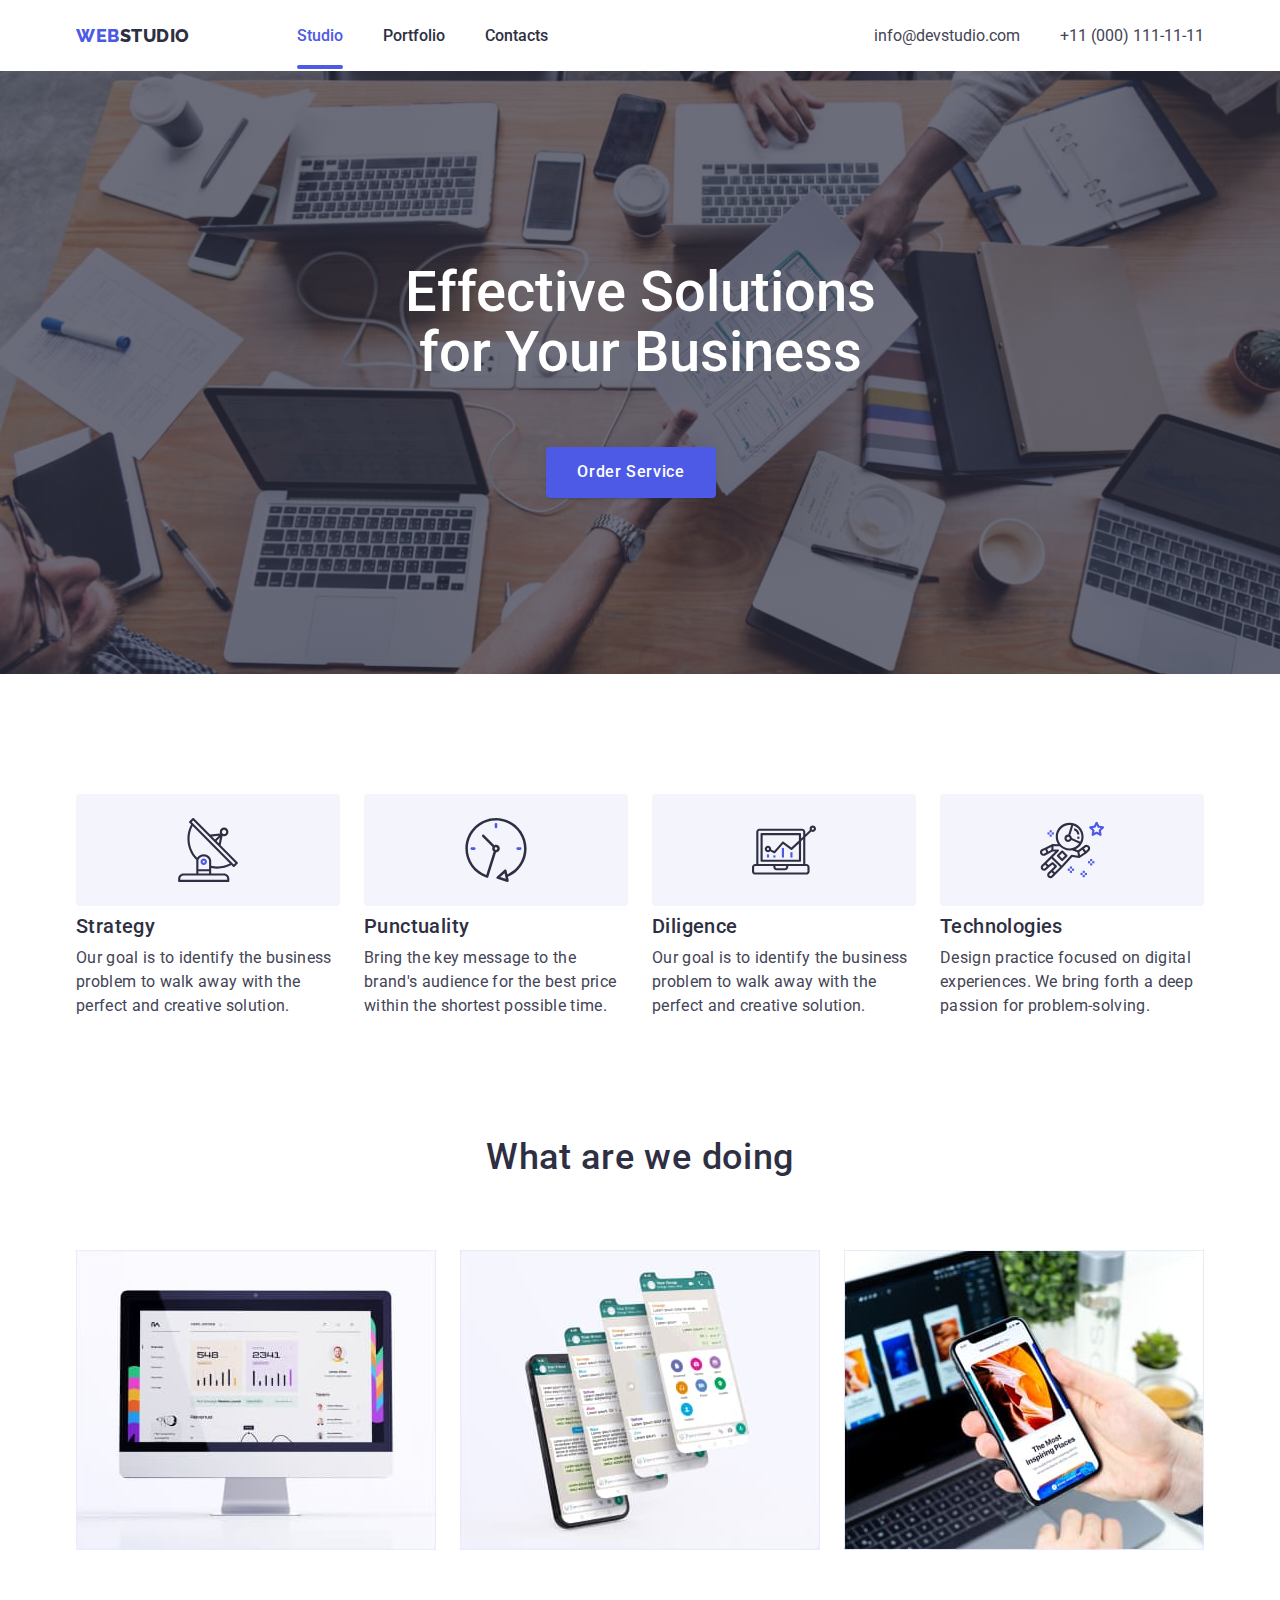
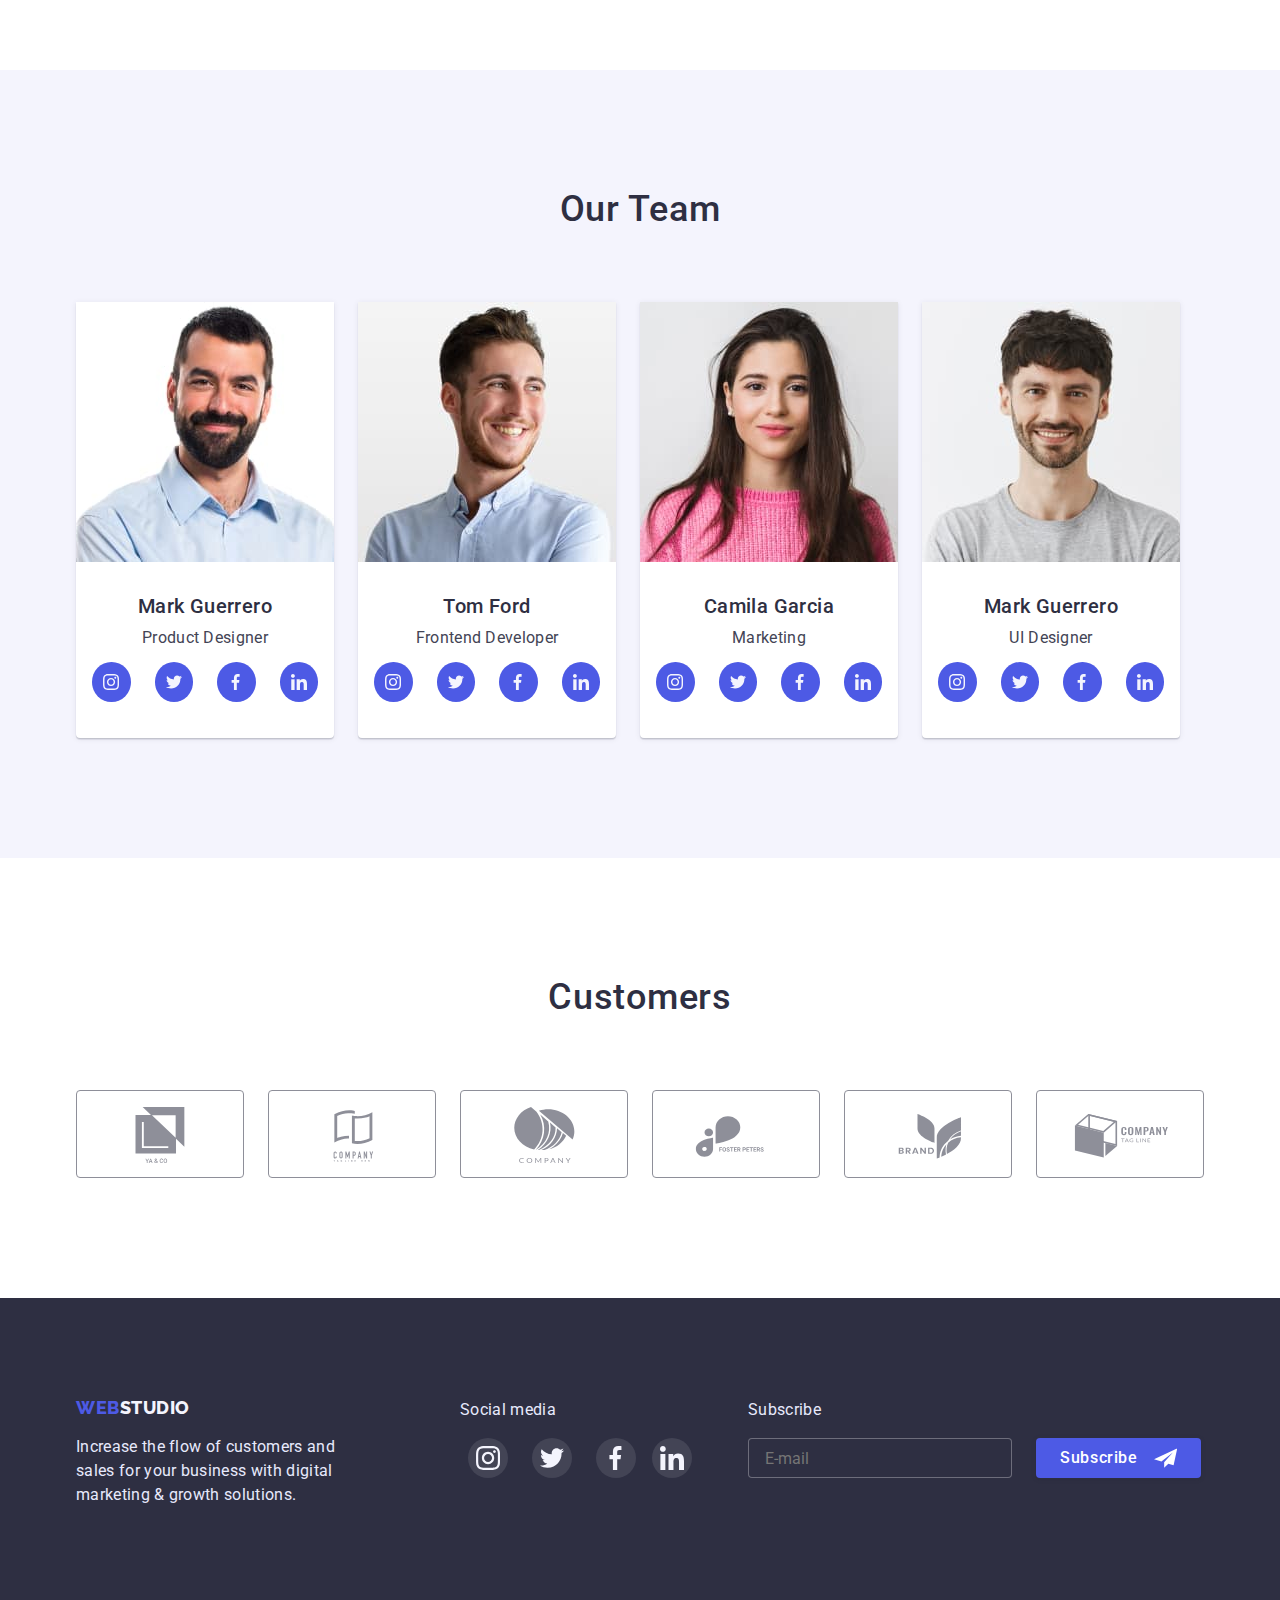
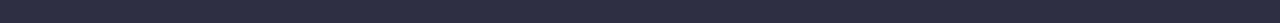
==== index.html @ d278ecd7 "added hw6" ====
<!DOCTYPE html>
<html lang="en">
<head>
    <meta charset="UTF-8">
    <meta http-equiv="X-UA-Compatible" content="IE=edge">
    <meta name="viewport" content="width=device-width, initial-scale=1.0">
    <title>WEBSTUDIO</title>
    <link rel="preconnect" href="https://fonts.googleapis.com">
    <link rel="preconnect" href="https://fonts.googleapis.com"><link rel="preconnect" href="https://fonts.gstatic.com" crossorigin><link href="https://fonts.googleapis.com/css2?family=Raleway:wght@800&family=Roboto:wght@400;500;700&display=swap" rel="stylesheet">
<link rel="stylesheet" href="https://cdnjs.cloudflare.com/ajax/libs/modern-normalize/1.1.0/modern-normalize.min.css">
    <link rel="stylesheet" href="./css/styles.css">
</head>
<body>
    <header class="shadow">
        <div class="container head">
            <nav class="head">
            <a href="" class="navigation-link "><span class="accent">WEB</span>STUDIO</a>
            <ul class="mail">
                <li class="nlink"><a href="./index.html" class="navigation current navcurrent">Studio</a></li>
                <li class="nlink"> <a href="./portfolio.html" class="navigation">Portfolio</a></li>
                <li class="nlink"><a href="" class="navigation">Contacts</a></li>
            </ul>
        </nav>
        <ul class="mail" >
           <li class="linkm"><a href="mailto:info@devstudio.com" class="mail-link">info@devstudio.com</a></li>
           <li class="linkm"><a href="tel:+11(000)111-11-11" class="mail-link">+11 (000) 111-11-11</a></li> 
        </ul>
    </div>
        
    </header>
    <main>
         <section class="primary"><div class="container  ">
            <h1 class="primary-tittle">Effective Solutions for Your Business</h1>
            <button type="button" data-modal-open class="primary-btn">Order Service</button>
        </div></section>
       <section class="ability">
        <div class="container ">
        <h2 hidden>Quality</h2>
       <ul class="abilities">
        <li  class="ability-item">
           <div class="icon-ability"> <svg class="icon">
                <use  href="./images/symbol-defs.svg#icon-antenna" >
                </use>
            </svg></div>
            <h3 class="abilities thumb ">Strategy</h3>
            <p class="abilities paragraph">Our goal is to identify the business
                problem to walk away with the perfect and creative solution. </p>
        </li>
       
            <li  class="ability-item"> <div class="icon-ability">
                <svg class="icon" >
                    <use href="./images/symbol-defs.svg#icon-clock" >
                    </use>
                </svg></div>
                <h3 class="abilities thumb">Punctuality</h3>
                <p class="abilities paragraph">Bring the key message to the brand's audience for the best price within the shortest possible time. </p>
            </li>
            <li  class="ability-item"><div class="icon-ability">
                <svg class="icon">
                    <use href="./images/symbol-defs.svg#icon-diagram" >
                    </use>
                </svg></div>
                <h3 class="abilities thumb">Diligence</h3>
                <p class="abilities paragraph">Our goal is to identify the business
                    problem to walk away with the perfect and creative solution. </p>
            </li>
            <li  class="ability-item"><div class="icon-ability">
                <svg class="icon">
                    <use href="./images/symbol-defs.svg#icon-astronaut" >
                    </use>
                </svg></div>
                <h3 class="abilities thumb">Technologies</h3>
                <p class="abilities paragraph">Design practice focused on digital experiences. We bring forth a deep passion for problem-solving. </p>
            </li>
           </ul>
        </div>
        </section>
    <section class="doing  section"><div class="container"> 
        <h2 class="tittle">What are we doing</h2>
        <ul class=" list">
            <li class=" item"> <img src="./images/img.jpg" alt="computer"  width="360" height="300" > </li>
            <li class="item"> <img src="./images/img1.jpg" alt="phone"    width="360" height="300" > </li>
            <li class=" item"> <img src="./images/img2.jpg" alt="devices"  width="360" height="300" > </li>
        </ul>
    </div></section>
    <section class="our-team section"> <div class="container ">
        <h2 class="tittle">Our Team </h2>
      <ul class="container-team" >
        <div class="team"><li ><img class="dispimg" src="./images/img3.jpg"  alt="Photo by Mark Guerrero" width="264" height="260">
            <div class="text-set" ><h3 class="list-tittle">Mark Guerrero</h3> <p class="list-text">Product Designer</p> <ul class="apps">
                <li class="icon-item"> <a href="" class="icon-team"><svg class="apps-item"><use href="./images/symbol-defs.svg#icon-insta"></use></svg></a></li>
                <li class="icon-item"> <a href="" class="icon-team"><svg class="apps-item"><use href="./images/symbol-defs.svg#icon-twitter"></use></svg></a></li>
                <li class="icon-item"> <a href="" class="icon-team"><svg class="apps-item"><use href="./images/symbol-defs.svg#icon-Vector"></use></svg></a></li>
                <li class="icon-item"> <a href="" class="icon-team"><svg class="apps-item"><use href="./images/symbol-defs.svg#icon-facebook"></use></svg></a></li>
            
            
            </ul></div> 
            </li></div>
            <div class="team"> <li><img class="dispimg" src="./images/img4.jpg" alt="Photo by Tom Ford" width="264" height="260"> 
                <div class="text-set"><h3 class="list-tittle">Tom Ford</h3> <p class="list-text">Frontend Developer</p>           <ul class="apps">
                    <li class="icon-item" > <a href="" class="icon-team"><svg class="apps-item"><use href="./images/symbol-defs.svg#icon-insta"></use></svg></a></li>
                    <li class="icon-item"> <a href="" class="icon-team"><svg class="apps-item"><use href="./images/symbol-defs.svg#icon-twitter"></use></svg></a></li>
                    <li class="icon-item"> <a href="" class="icon-team"><svg class="apps-item"><use href="./images/symbol-defs.svg#icon-Vector"></use></svg></a></li>
                    <li class="icon-item"> <a href="" class="icon-team"><svg class="apps-item"><use href="./images/symbol-defs.svg#icon-facebook"></use></svg></a></li>
                
                
                </ul></div>
      
            </li></div>
            <div class="team"><li><img class="dispimg" src="./images/img5.jpg" alt="Photo by Camila Garcia" width="264" height="260">
                <div class="text-set"><h3 class="list-tittle">Camila Garcia</h3> <p class="list-text">Marketing</p> <ul class="apps">
                    <li class="icon-item"> <a href="" class="icon-team"><svg class="apps-item"><use href="./images/symbol-defs.svg#icon-insta"></use></svg></a></li>
                    <li class="icon-item"> <a href="" class="icon-team"><svg class="apps-item"><use href="./images/symbol-defs.svg#icon-twitter"></use></svg></a></li>
                    <li class="icon-item"> <a href="" class="icon-team"><svg class="apps-item"><use href="./images/symbol-defs.svg#icon-Vector"></use></svg></a></li>
                    <li class="icon-item"> <a href="" class="icon-team"><svg class="apps-item"><use href="./images/symbol-defs.svg#icon-facebook"></use></svg></a></li>
                
                
                </ul></div> 
                </li></div>
           <div class="team"> <li><img class="dispimg" src="./images/img6.jpg" alt="Photo by Mark Guerrero" width="264" height="260">
            <div class="text-set"><h3 class="list-tittle">Mark Guerrero</h3> <p class="list-text">UI Designer</p>  <ul class="apps">
                <li class="icon-item"> <a href="" class="icon-team"><svg class="apps-item"><use href="./images/symbol-defs.svg#icon-insta"></use></svg></a></li>
                <li class="icon-item"> <a href="" class="icon-team"><svg class="apps-item"><use href="./images/symbol-defs.svg#icon-twitter"></use></svg></a></li>
                <li class="icon-item"> <a href="" class="icon-team"><svg class="apps-item"><use href="./images/symbol-defs.svg#icon-Vector"></use></svg></a></li>
                <li class="icon-item"> <a href="" class="icon-team"><svg class="apps-item"><use href="./images/symbol-defs.svg#icon-facebook"></use></svg></a></li>
            
            
            </ul></div> 
           </li></div>
        </ul>
    </div>  </section>
    <section class="section">
        <div class="customers container">
            <h2 class="tittle">Customers</h2>
            <ul class="customers-set">
                <li class="customers-icon">
                   <div class="customers-item"><a href="" class="customers-link"><svg class="customers-brand"><use href="./images/symbol-defs.svg#icon-group"></use></svg></a> </div>
                </li>
                <li class="customers-icon">
                    <a href="" class="customers-link"><svg class="customers-brand"><use href="./images/symbol-defs.svg#icon-logo"></use></svg></a>
                </li>
                <li class="customers-icon">
                    <a href="" class="customers-link"><svg class="customers-brand"><use href="./images/symbol-defs.svg#icon-group-1"></use></svg></a>
                </li>
                <l class="customers-icon" class="customers-bran">
                    <a href="" class="customers-link"><svg class="customers-brand"><use href="./images/symbol-defs.svg#icon-logo-1"></use></svg></a>
                </l>
                <li class="customers-icon">
                    <a href="" class="customers-link"><svg class="customers-brand"><use href="./images/symbol-defs.svg#icon-logo-2"></use></svg></a>
                </li>
                <li class="customers-icon">
                <a href="" class="customers-link"><svg class="customers-brand"><use href="./images/symbol-defs.svg#icon-logo-3"></use></svg></a>
                </li>
            </ul>
        </div>
    </section>
    </main>
    <footer class="end" >
        <div class="container "><div class="fotter-boxes"><div class="box1"><a href="" class="logo"><span class="accent-footer">WEB</span>STUDIO</a>
            <p class="text">Increase the flow of customers and sales for your business with digital marketing & growth solutions.</p></div>
        <div class="media"><p class="text">Social media</p>
        <ul class="media-set">
            <li></li>><a href="" class="icon-media"><svg class="apps-media"><use href="./images/symbol-defs.svg#icon-insta"></use></svg></a></li>
                    <li></li>><a href=""  class="icon-media"><svg class="apps-media"><use href="./images/symbol-defs.svg#icon-twitter"></use></svg></a></li>
                    <li></li>><a href="" class="icon-media"><svg class="apps-media"><use href="./images/symbol-defs.svg#icon-Vector"></use></svg></a></li>
                    <li ></li><a href="" class="icon-media"><svg class="apps-media"><use href="./images/symbol-defs.svg#icon-facebook"></use></svg></a></li>
                
        </ul>
        </div>
        <div class="subscribe-form">
            <p class="text">Subscribe</p>
        <form class="form-footer">        
            <input class="form-email" type="email" name="user-email" placeholder="E-mail">
           <button type="submit" class="subscribe-btn">Subscribe
            <svg class="subscribe-icon"><use href="./images/symbol-defs.svg#icon-subscribe"></use></svg>
           </button>
        </form>
    </div>
    </div>
        </div>
        
    </footer>
    <!-- MODAL -->
    <div class="backdrop is-hidden" data-modal>
        <div class="modal">
            <button type="button" class="modal-btn" data-modal-close><svg class="modal-icon" width="8" height="8"><use href="./images/symbol-defs.svg#icon-vector"></use></svg></button>
            <form class="modal-form">
                <p class="modal-text">Leave your contacts and we will call you back</p>
                <div class="modal-group" role="group">
                    <label class="form-field">
                        <span class="modal-thumb">Name</span>
                        <input class="form-input" type="text" name="user-name" placeholder=" ">
                        <svg class="icon-form" width="18" height="24"><use href="./images/sprite.svg#icon-person"></use></svg>
                    </label>
                    <label class="form-field">
                    <span class="modal-thumb">Phone</span>
                    <input class="form-input" type="tel" name="user-phone" placeholder=" ">
                    <svg class="icon-form" width="18" height="24"><use href="./images/sprite.svg#icon-phone"></use></svg>
                </label>
                    <label class="form-field">
                        <span class="modal-thumb">Email</span>
                        <input class="form-input" type="email" name="user-email" placeholder=" ">
                        <svg class="icon-form" width="18" height="24"><use href="./images/sprite.svg#icon-email"></use></svg>
                    </label>
                    <label class="form-field" >
                        <span class="modal-thumb">Comment</span>
                    <textarea class="form-text" name="comment" cols="30" rows="10" placeholder="Text input"></textarea>
                </label>
                <label class="check-position">
                <input class="form-checkbox" type="checkbox" name="" >
                <svg class="icon-check" width="16" height="16"><use href="./images/sprite.svg#icon-check"></use></svg>
                <span class="form-accept">I accept the terms and conditions of the <a href="" class="policy-link">Privacy Policy </a></span>
            </label>
                <button type="submit" class="modal-form-btn primary-btn">Send</button>
                </div>
            </form>
        </div>
    </div>
    <script src="./js/modal.js"></script>
</body>
</html>
---- css/styles.css ----
:root{
    --background-color:#FFFFFF;
    --primary-color: #2E2F42;
    --secondary-color:#434455;
    --brand-color:#4D5AE5;
    --subtle-text:#8e8f99;
    --accent-color:#E7E9FC;
    --light-color:#F4F4FD;
    --main-margin:24px;
    --animation-cubic:cubic-bezier(0.4, 0, 0.2, 1);
}



body{
    font-family: 'Roboto', sans-serif;
background-color: var(--background-color);
color: var(--primary-color);

}
.container{
    width: 1158px;
    padding-left: 15px;
    padding-right: 15px;
    margin: 0 auto;
    box-sizing: border-box;
    align-items: center;
     /* outline: solid tomato;    */
}
.section{
    padding-top: 120px;
    padding-bottom: 120px;
    text-align: center;
}
li{
    list-style: none;
}
ul,h1,h2,p,h3{
    margin: 0;
    padding: 0;
}
img{
    display: block;
}
/* HEADER */
.container.head{
   
    display: flex;
  border-bottom: var(--primary-color);
}
.shadow{
    box-shadow: 0px 1px 1px rgba(46, 47, 66, 0.16), 0px 1px 6px rgba(46, 47, 66, 0.08);
}
.head{
    display: flex;
    align-items: center;
}
.navigation{
    position: relative;
     padding-top: 24px;
    padding-bottom: 24px;
font-weight: 500;
font-size: 16px;
line-height: 1.5;
color: var(--primary-color);
text-decoration: none;
transition: color 250ms var(--animation-cubic);

}
.navigation:hover, .navigation:focus{
    color: var(--brand-color);
}
.current::after{
    position: absolute;
    left: 0;
    bottom: 0;
    content: '';
    width: 100%;
    height: 4px;
    background-color: var(--brand-color);
    border-radius: 2px;
    /* opacity: 0; */
   transition: opacity 250ms var(--animation-cubic);

}
.navcurrent{
    color: var(--brand-color);
}
/* .current:hover::after,.current:focus::after{
    opacity: 1;
} */
.navigation-link{
     padding-top: 24px;
    padding-bottom: 24px;
    margin-right: 67px;
    font-family: 'Raleway';
    font-weight: 800;
    font-size: 18px;
    line-height: 1.3;
    color: var(--primary-color);
    text-decoration: none;
    letter-spacing: 0.03em;
}
.accent{
    font-family: 'Raleway';
    font-weight: 800;
    font-size: 18px;
    line-height: 1.3;
    color:var(--brand-color);
    letter-spacing: 0.03em;
}
.mail{
 
 display: flex;
margin-left: auto;

}
.nlink:not(first-child){
    margin-left: 40px;
}
.mail-link{
     padding-top: 24px;
    padding-bottom: 24px;
font-size: 16px;
line-height: 1.5px;
color: var(--secondary-color);
text-decoration: none;
transition: color 250ms var(--animation-cubic);
}
.linkm:not(first-child){
    margin-left: 40px;
}
.mail-link:hover, .mail-link:focus{
    color: var(--brand-color);
}
/* main */
.primary{
    padding-top: 192px;
    padding-bottom: 192px;
    margin: 0 auto;
    max-width: 1440px;
    height: 603px;
    align-items: center;
    background-image: linear-gradient(rgba(46, 47, 66, 0.7), rgba(46, 47, 66, 0.7)), url(../images/hero.jpg);
    background-repeat: no-repeat;
    background-size: cover;
}
.primary-tittle{
    margin: 0 auto;
    padding-bottom: 64px;
    width: 492px;
    color: var(--background-color);
    font-weight: 500;
font-size: 56px;
line-height: 1.07;
text-align: center;
}
.primary-btn{
  
 margin: 0 470px;
 
    width: 170px;
    height: 51px;
    border-radius: 4px;
    border: 0cm;
    color: var(--background-color);
    background-color:var(--brand-color);
    letter-spacing: 0.04em;
    font-weight: 500;
font-size: 16px;
line-height: 1.18;
    cursor: pointer;
    font-family: inherit;
    box-shadow: 0px 1px 6px rgba(46, 47, 66, 0.08), 0px 1px 1px rgba(46, 47, 66, 0.16), 0px 2px 1px rgba(46, 47, 66, 0.08);
   transition: box-shadow 250ms var(--animation-cubic);
}
.primary-btn:hover{
    box-shadow: 0px 4px 4px rgba(0, 0, 0, 0.15);
    
}
.primary-btn:focus{
    background: #404BBF;
box-shadow: 0px 4px 4px rgba(0, 0, 0, 0.15);
}
.ability{
   padding-top: 120px;
}
.abilities{
    display: flex;
    
}
.icon-ability{
    display: flex;
    align-items: center;
    justify-content: center;
    margin-bottom: 8px;
    padding: 24px 100px;
    width: 264px;
    height: 112px;
    background:var(--light-color);
border-radius: 4px;
}
.icon{
   width: 64px;
   height: 64px;
}
.abilities.thumb{
   margin-bottom: 8px;
    width: 264px;
    color: #2E2F42;
    font-weight: 500;
font-size: 20px;
line-height: 1.2;
letter-spacing: 0.02em;

}
.abilities.paragraph{
    color:var(--secondary-color);
    font-size: 16px;
    line-height: 1.5;
    letter-spacing: 0.02em;
    
}
.ability-item:not(:last-child){
    margin-right: var(--main-margin);
}
.doing{
    text-align: center;
 
}
.list{
    display: flex;

    
}

.item{
    display: flex;

}
.item:not(last-child){
    margin-right: 24px;
}
.tittle{
   
margin-bottom: 72px;
    color: var(--primary-color);
    font-weight: 500;
    font-size: 36px;
    line-height: 1.11;
    letter-spacing: 0.02em;
}
.list-tittle{
    margin-bottom: 8px;
    color: var(--primary-color);
    font-weight: 500;
font-size: 20px;
line-height: 1.2;
text-align: center;
letter-spacing: 0.02em;
}
.list-text{
    color: var(--secondary-color);
    font-size: 16px;
line-height: 1.5;
text-align: center;
letter-spacing: 0.02em;
}
.our-team{
    background-color: var(--light-color);
}
.dispimg{
    display: block;
}

.team{
    background-color: var(--background-color);
flex-direction: column;
justify-content: center;
align-items: center;
width: 264px;
height: 436px;
box-shadow: 0px 1px 6px rgba(46, 47, 66, 0.08), 0px 1px 1px rgba(46, 47, 66, 0.16), 0px 2px 1px rgba(46, 47, 66, 0.08);
border-radius: 0px 0px 4px 4px;
overflow: hidden;
}
.text-set{
padding-top: 32px;
}
.apps{
    padding: 12px 16px 36px 16px;
    display: flex;
    

}
.icon-item{
    display: flex;
    width: 40px;
    height: 40px;
}
.icon-team{
    display: flex;
    align-items: center;
    justify-content: center;
    width: 100%;
    height: 100%;
    background:var(--brand-color);
    border-radius: 50%;
}
.icon-item:not(:last-child){
    margin-right: 24px;
}
.apps-item{
    align-items: center;
   width: 16px;
   height: 16px;
}
.team:not(last-child){
    margin-right: var(--main-margin);
}
.container-team{
    display: flex;
}
.customers-set{
    display: flex;
}
.customers-brand{
 width: 104px;
 height: 56px;  
}
.customers-icon:not(:last-child){
    margin-right: var(--main-margin);
}


.customers-link{
    display: flex;
    padding: 16px 32px;
    border: 1px solid var(--subtle-text);
    width: 168px;
    height: 88px;
    border-radius: 4px;
    color: #8E8F99;
    border-color: #8E8F99;
    transition: color 250ms var(--animation-cubic);

}

.customers-brand{
    fill:currentColor;
}
.customers-link:hover ,.customers-link:focus{
    color: var(--brand-color);
   border: 1px solid var(--brand-color);
    fill: var(--brand-color);
    }
/* footer */
.end{
    background-color: var(--primary-color);
  padding-top: 100px;
padding-bottom: 100px;
}

.logo{
    display: block;
    margin-bottom: 16px;
        color: #F4F4FD;
    font-family: 'Raleway',sans-serif;
font-weight: 800;
font-size: 18px;
line-height: 1.16;
letter-spacing: 0.03em;
text-decoration: none;
}
.accent-footer{
    color: #4D5AE5;
    font-family: 'Raleway',sans-serif;
font-weight: 800;
font-size: 18px;
line-height: 1.16;
letter-spacing: 0.03em;
}
.text{
    margin-bottom: 16px;
    width: 264px;
    font-size: 16px;
line-height: 1.5;
letter-spacing: 0.02em;
color: #E7E9FC;
}
.fotter-boxes{
    display: flex;
}
.media{
    width: 208px;
    margin-left: 120px;
}
.media-set{
    display: flex;
   
}
.apps-media{
    width: 24px;
    height: 24px;
    align-items: center;
}
.icon-media{
    padding: 8px 8px;
    width: 40px;
    height: 40px;
    background:var(--secondary-color);
    border-radius: 50%;
        transition: background-color 250ms var(--animation-cubic);

}
.icon-media:not(:last-child){
    margin-right: 16px;
}
.icon-media:hover{
    background-color: #31D0AA;
}
.icon-media:focus{
    background-color: #31D0AA;
}
.subscribe-form{
    margin-left: 80px;
}
.form-footer{
    display: flex;
    align-items: center;
}
.form-email{
display: block;
width: 264px;
height: 40px;
    border: 1px solid rgba(255, 255, 255, 0.3);
    border-radius: 4px;
    background-color: var(--primary-color);
    color: var(--background-color);
    padding-left: 16px;
}
.subscribe-btn{
    display: flex;
    align-items: center;
    width: 165px;
    height: 40px;
    margin-left: var(--main-margin);
    padding: 8px 24px;
    border-radius: 4px;
    border: 0cm;
    color: var(--background-color);
    background-color:var(--brand-color);
    letter-spacing: 0.04em;
    font-weight: 500;
font-size: 16px;
line-height: 1.18;
    cursor: pointer;
    font-family: inherit;
    box-shadow: 0px 1px 6px rgba(46, 47, 66, 0.08), 0px 1px 1px rgba(46, 47, 66, 0.16), 0px 2px 1px rgba(46, 47, 66, 0.08);
}
.subscribe-icon{
    margin-left: 16px;
    width: 24px;
    height: 24px;
}
/* PORTFOLIO */
.psection{
   padding-top: 96px;
   padding-bottom: 120px;
}
.list-btn{
    
    display: flex;
    justify-content: center;
    margin-bottom: 72px;
}
.btn{
    width: 116px;
    height: 48px;
    border: 1px solid #E7E9FC;
    border-radius: 4px;
    color: #4D5AE5;
    background: #F4F4FD;;
    font-weight: 500;
    font-size: 16px;
    line-height: 1.5;
    text-align: center;
    letter-spacing: 0.04em;
    cursor: pointer;
    font-family: inherit;
     transition: color 250ms var(--animation-cubic),  background-color 250ms var(--animation-cubic), box-shadow 250ms var(--animation-cubic);

}
.item-btn:not(:last-child){
    margin-right: var(--main-margin);
}
.btn:hover, .btn:focus{
    box-shadow: 0px 3px 1px rgba(0, 0, 0, 0.1), 0px 2px 1px rgba(0, 0, 0, 0.08), 0px 2px 2px rgba(0, 0, 0, 0.12);
    background-color:var(--brand-color);
    color: var(--background-color);
}
.btn:active{
    background-color: var(--brand-color);
}
.list-header{
  margin-bottom: 8px;
    color: var(--primary-color);
    font-weight: 500;
font-size: 20px;
line-height: 1.2;
letter-spacing: 0.02em;

}
.list-paragraph{
    color: var(--secondary-color);
    font-weight: 400;
font-size: 16px;
line-height: 1.5;
letter-spacing: 0.02em;

}
.link{
    display: block;
    text-decoration: none;
    overflow: hidden;
    position: relative;
    
}

.portfolio-list{
    display: flex;
    flex-wrap: wrap;
   row-gap: 48px;
   column-gap: 24px;
}
.portfolio-set{
    padding-left: 16px;
    padding-top: 32px;
    padding-bottom: 32px;
    border: 0.5px solid #F4F4FD;
}
.portfolio{
    flex-basis: calc((100%/2*24px)-3);
width: 360px;
box-shadow: 0px 1px 6px rgba(46, 47, 66, 0.08);
}
.overlay{
    position: absolute;
    left: 0;
    top:0;
    width: 100%;
    height: 300px;
    transform: translateY(100%);
   background-color: var(--brand-color);
   padding: 40px 32px 164px;
   transition: transform 250ms var(--animation-cubic);
}
.overlay-text{
    color: var(--light-color);
}
.portfolio:hover .overlay{
    transform: translateY(0);
}
.link:focus .overlay{
    transform: translateY(0);
}
.link:hover, .link:focus{
    box-shadow: 0px 1px 6px rgba(46, 47, 66, 0.08);
}
/* MODAL */
.backdrop{
    position: fixed;
    top: 0;
    left: 0;
    z-index: 1;
    width: 100%;
    height: 100%;
    background: rgba(46, 47, 66, 0.4);
    transition: visibility 250ms var(--animation-cubic), opacity 250ms var(--animation-cubic);
}
.backdrop.is-hidden{
    visibility: hidden;
    opacity: 0;
    pointer-events: none;
}
.modal{
    position: absolute;
    top: 50%;
    left: 50%;
    transform: translate(-50%, -50%);
    width: 408px;
    min-height: 576px;
    background: #FCFCFC;
box-shadow: 0px 1px 1px rgba(0, 0, 0, 0.14), 0px 1px 3px rgba(0, 0, 0, 0.12), 0px 2px 1px rgba(0, 0, 0, 0.2);
border-radius: 4px;
padding: 24px;
padding-top: 72px;
}
.modal-btn{
    position: absolute;
    top: 24px;
    right: 24px;
    width: 24px;
    height: 24px;
    background: #E7E9FC;
    border: 1px solid rgba(0, 0, 0, 0.1);
    border-radius: 50%;
    cursor: pointer;
    display: flex;
    align-items: center;
    justify-content: center;
}
.modal-btn:hover, .modal-btn:focus{
    background: #404BBF;
}
.modal-btn:hover .modal-icon, .modal-btn:focus .modal-icon{
    fill: var(--background-color);
}
.form-field{
    display: block;
    position: relative;
}
.modal-text{
    display: block;
    margin-bottom: 16px;
   font-weight: 500;
   text-align: center;
}
.icon-form{
    fill: var(--primary-color);
   position: absolute;
   bottom: 15px;
   left: 16px;
   transition: fill 250ms var(--animation-cubic);

}
.modal-thumb{
    display: block;
    margin-bottom: 4px;
    color: var(--subtle-text);
    font-size: 12px;
line-height: 1,3;
}
.form-input{
    width: 100%;
    height: 40px;
    outline: 1px solid rgba(33, 33, 33, 0.2);
     border: none; 
    margin-bottom: 8px;
border-radius: 4px;
padding-left: 38px;
transition:outline 250ms var(--animation-cubic);
}
.form-input:focus, .form-text:focus{
    outline: 1px solid var(--brand-color);
}
.form-input:focus + .icon-form{
    fill: var(--brand-color);
}
.form-text{
    width: 360px;
    height: 120px;
    outline: 1px solid rgba(33, 33, 33, 0.2);
     border: none; 
border-radius: 4px;
resize: none;
padding-left: 16px;
padding-top: 8px;
margin-bottom: 16px;
}
.form-text::placeholder{
   font-size: 12px;
    line-height: 1,33;
    color: rgba(117, 117, 117, 0.5);
}
.form-checkbox{
    appearance: none;
    width: 16px;
height: 16px;
border: 1.25px solid var(--primary-color);
border-radius: 2px;
transform: background-color 250ms var(--animation-cubic);
}
.check-position{
    position: relative;
}
.icon-check{
    opacity: 0;
    position: absolute;
    top: 4px;
    left: 3px;
    display: block;
transform: opacity 250ms var(--animation-cubic);
}
 .form-checkbox:checked{
    background-color: var(--brand-color);
    border-color: transparent;
   
} 
.form-checkbox:checked + .icon-check{
    fill: var(--background-color);
    opacity: 1;
    position: absolute;
top: -1px;
left: 0;
}
.form-accept{
    font-size: 12px;
    line-height: 1,33;
    letter-spacing: 0.04em;
    color: #757575;
}
.modal-form-btn{
    display: block;
    margin: 0 auto;
    margin-top: var(--main-margin);
}
.policy-link{
    color: var(--brand-color);
}
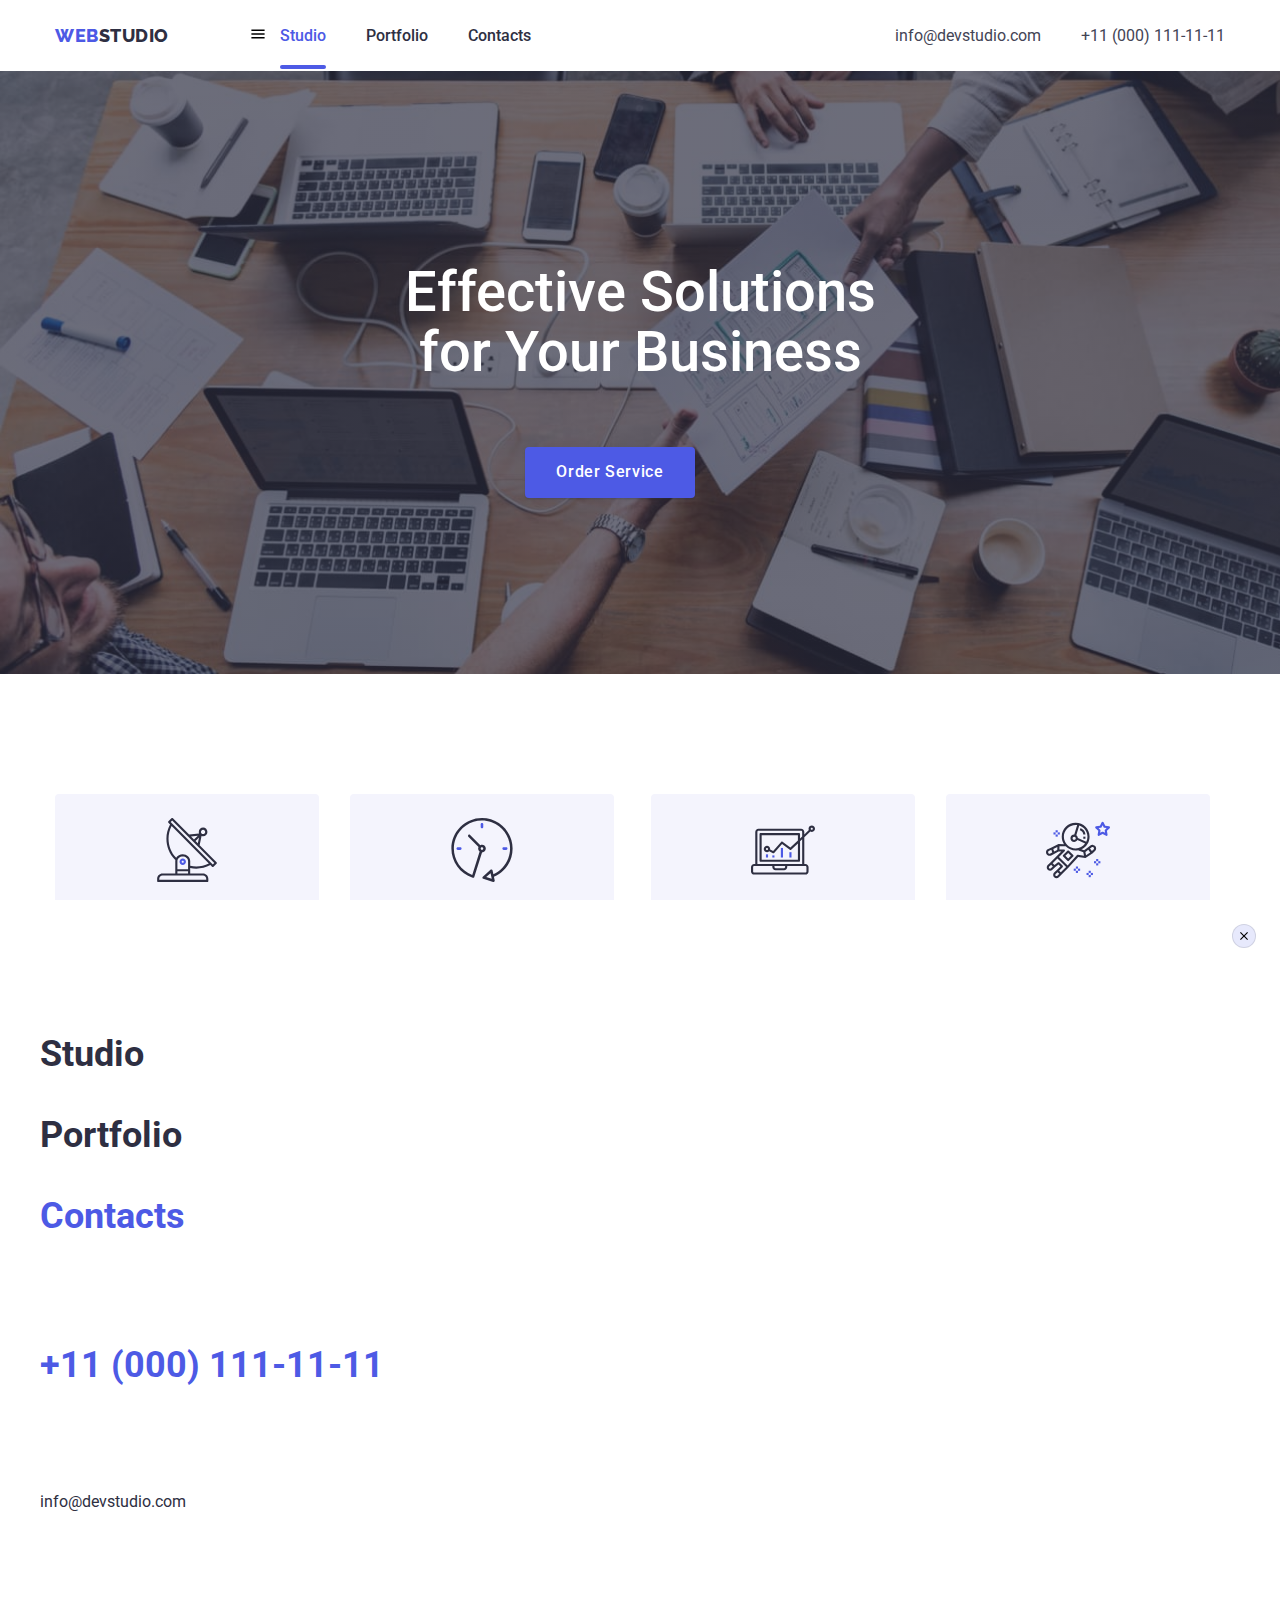
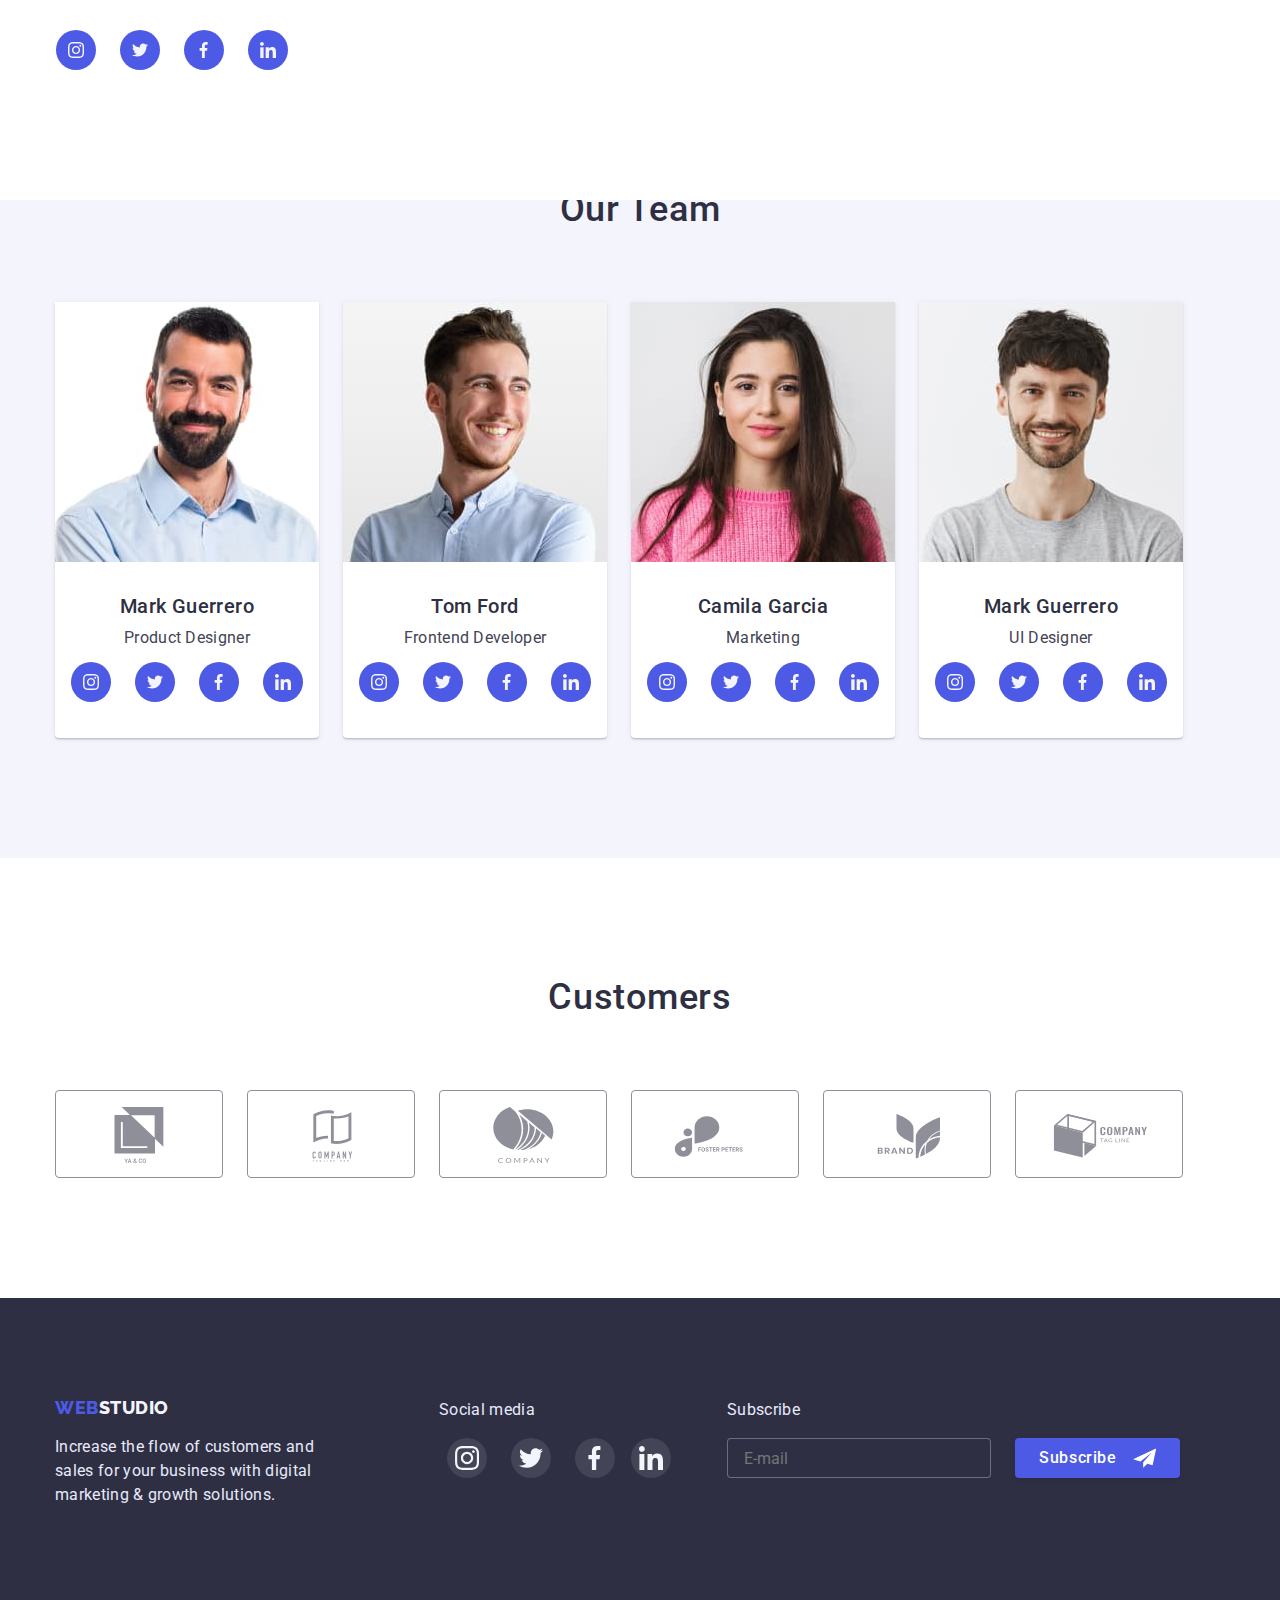
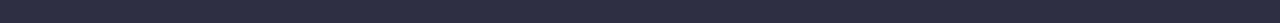
==== commit f8b61085: "started to do hw7" ====
--- a/index.html
+++ b/index.html
@@ -15,6 +15,9 @@
         <div class="container head">
             <nav class="head">
             <a href="" class="navigation-link "><span class="accent">WEB</span>STUDIO</a>
+            <button type="button" class="menu-btn" aria-expanded="false" js-open-menu >
+                <svg width="32" height="22"><use href="./images/sprite.svg#burger"></use></svg>
+            </button>
             <ul class="mail">
                 <li class="nlink"><a href="./index.html" class="navigation current navcurrent">Studio</a></li>
                 <li class="nlink"> <a href="./portfolio.html" class="navigation">Portfolio</a></li>
@@ -29,7 +32,7 @@
         
     </header>
     <main>
-         <section class="primary"><div class="container  ">
+         <section class="primary"><div class="container ">
             <h1 class="primary-tittle">Effective Solutions for Your Business</h1>
             <button type="button" data-modal-open class="primary-btn">Order Service</button>
         </div></section>
@@ -216,6 +219,25 @@
             </form>
         </div>
     </div>
+    <!-- HAMBURGER_MENU -->
+     <div class="hamburger-menu ">
+        <button type="button" class="modal-btn" js-close-menu><svg class="modal-icon" width="8" height="8"><use href="./images/symbol-defs.svg#icon-vector"></use></svg></button>
+        <ul class="menu-mail">
+            <li class="mlink"><a href="./index.html" class="menu-navigation ">Studio</a></li>
+            <li class="mlink"> <a href="./portfolio.html" class="menu-navigation">Portfolio</a></li>
+            <li class="mlink"><a href="" class="menu-navigation menucurrent">Contacts</a></li>
+        </ul>
+        <a href="tel:+11(000)111-11-11" class="menutel-link menucurrent">+11 (000) 111-11-11</a>
+        <a href="mailto:info@devstudio.com" class="menu-link">info@devstudio.com</a>
+      
+        <ul class="apps">
+        <li class="icon-item"> <a href="" class="icon-team"><svg class="apps-item"><use href="./images/symbol-defs.svg#icon-insta"></use></svg></a></li>
+        <li class="icon-item"> <a href="" class="icon-team"><svg class="apps-item"><use href="./images/symbol-defs.svg#icon-twitter"></use></svg></a></li>
+        <li class="icon-item"> <a href="" class="icon-team"><svg class="apps-item"><use href="./images/symbol-defs.svg#icon-Vector"></use></svg></a></li>
+        <li class="icon-item"> <a href="" class="icon-team"><svg class="apps-item"><use href="./images/symbol-defs.svg#icon-facebook"></use></svg></a></li>
+        </ul>
+    </div> 
     <script src="./js/modal.js"></script>
+    <script src="./js/mobile-menu.js"></script>
 </body>
 </html>--- a/css/styles.css
+++ b/css/styles.css
@@ -19,13 +19,28 @@
 
 }
 .container{
-    width: 1158px;
     padding-left: 15px;
     padding-right: 15px;
     margin: 0 auto;
     box-sizing: border-box;
-    align-items: center;
      /* outline: solid tomato;    */
+}
+@media screen and (max-width: 767px) {
+  .container {
+    max-width: 480px;
+  }
+}
+
+@media screen and (min-width: 768px) {
+  .container {
+    width: 768px;
+  }
+}
+
+@media screen and (min-width: 1200px) {
+  .container {
+    width: 1200px;
+  }
 }
 .section{
     padding-top: 120px;
@@ -35,6 +50,9 @@
 li{
     list-style: none;
 }
+a{
+    text-decoration: none;
+}
 ul,h1,h2,p,h3{
     margin: 0;
     padding: 0;
@@ -52,9 +70,9 @@
     box-shadow: 0px 1px 1px rgba(46, 47, 66, 0.16), 0px 1px 6px rgba(46, 47, 66, 0.08);
 }
 .head{
-    display: flex;
-    align-items: center;
-}
+        display: flex;
+    align-items: center;
+      }  
 .navigation{
     position: relative;
      padding-top: 24px;
@@ -79,16 +97,11 @@
     height: 4px;
     background-color: var(--brand-color);
     border-radius: 2px;
-    /* opacity: 0; */
-   transition: opacity 250ms var(--animation-cubic);
-
+   transition: color 250ms var(--animation-cubic);
 }
 .navcurrent{
     color: var(--brand-color);
 }
-/* .current:hover::after,.current:focus::after{
-    opacity: 1;
-} */
 .navigation-link{
      padding-top: 24px;
     padding-bottom: 24px;
@@ -101,6 +114,11 @@
     text-decoration: none;
     letter-spacing: 0.03em;
 }
+.menu-btn{
+border: none;
+background-color: #fff;
+margin-left: auto;
+}
 .accent{
     font-family: 'Raleway';
     font-weight: 800;
@@ -111,11 +129,30 @@
 }
 .mail{
  
- display: flex;
+ 
+
+}
+@media screen and (min-width: 428px) {
+  .mail {
+    display:none;
+  }
+}
+
+@media screen and (min-width: 768px) {
+  .mail {
+   display: flex;
 margin-left: auto;
-
-}
-.nlink:not(first-child){
+  }
+}
+
+@media screen and (min-width: 1200px) {
+  .mail {
+    display: flex;
+margin-left: auto;
+    
+  }
+}
+.nlink:not(:first-child){
     margin-left: 40px;
 }
 .mail-link{
@@ -185,10 +222,30 @@
 .ability{
    padding-top: 120px;
 }
-.abilities{
-    display: flex;
-    
-}
+@media screen and (min-width: 480px){
+.ability{
+    padding-top: 96px;
+}
+}
+@media screen and (min-width: 789px){
+.ability{
+    padding-top: 96px;
+}
+}
+@media screen and (min-width: 1200px){
+.ability{
+    padding-top: 120px;
+}
+}
+@media  screen and (max-width: 1200px){
+    .icon-ability{
+        display: none;
+    }
+}
+@media  screen and (min-width: 1200px){
+  .abilities{
+    display: flex;
+}  
 .icon-ability{
     display: flex;
     align-items: center;
@@ -204,16 +261,34 @@
    width: 64px;
    height: 64px;
 }
+}
 .abilities.thumb{
-   margin-bottom: 8px;
-    width: 264px;
-    color: #2E2F42;
-    font-weight: 500;
-font-size: 20px;
-line-height: 1.2;
-letter-spacing: 0.02em;
-
-}
+    margin-bottom: 8px;
+     width: 264px;
+     color: #2E2F42;
+     font-weight: 500;
+ font-size: 20px;
+ line-height: 1.2;
+ letter-spacing: 0.02em;
+ }
+@media screen and (min-width: 480px){
+    .abilities.thumb{
+        margin-left: auto;
+        margin-right: auto;
+    }
+    }
+    @media screen and (min-width: 789px){
+    .ability{
+        padding-top: 96px;
+    }
+    }
+    @media screen and (min-width: 1200px){
+    .ability{
+        padding-top: 120px;
+    }
+    }
+
+
 .abilities.paragraph{
     color:var(--secondary-color);
     font-size: 16px;
@@ -717,4 +792,60 @@
 }
 .policy-link{
     color: var(--brand-color);
+}
+/* HAMBURDER_MENU */
+.hamburger-menu{
+    position: fixed;
+    top: 0;
+    left: 0;
+    display: flex;
+    flex-direction: column;
+    justify-content: space-around;
+    width: 100vw;
+    height: 100vh;
+    padding: 80px 40px 40px 40px;
+    background-color: #fff;
+    z-index: 999;
+    transform: translateY(100%);
+    transition: transform 250ms var(--animation-cubic);
+}
+/* .menu-btn{
+    position: absolute;
+    top: 24px;
+    right: 24px;
+    width: 24px;
+    height: 24px;
+    background: #E7E9FC;
+    border: 1px solid rgba(0, 0, 0, 0.1);
+    border-radius: 50%;
+    cursor: pointer;
+    display: flex;
+    align-items: center;
+    justify-content: center;
+} */
+.hamburger-menu.is-open{
+    transform: translateY(0%);
+}
+.menu-navigation{
+     font-weight: 700;
+font-size: 36px;
+line-height: 1,1;
+color: var(--primary-color);
+text-align: left;
+}
+.mlink:not(:last-child){
+    margin-bottom: 40px;
+}
+.menucurrent{
+    color: var(--brand-color);
+}
+.menutel-link{
+    font-weight: 700;
+font-size: 36px;
+line-height: 1,1;
+}
+.menu-link{
+    font-style: 20px;
+    line-height: 1,2;
+    color: var(--primary-color);
 }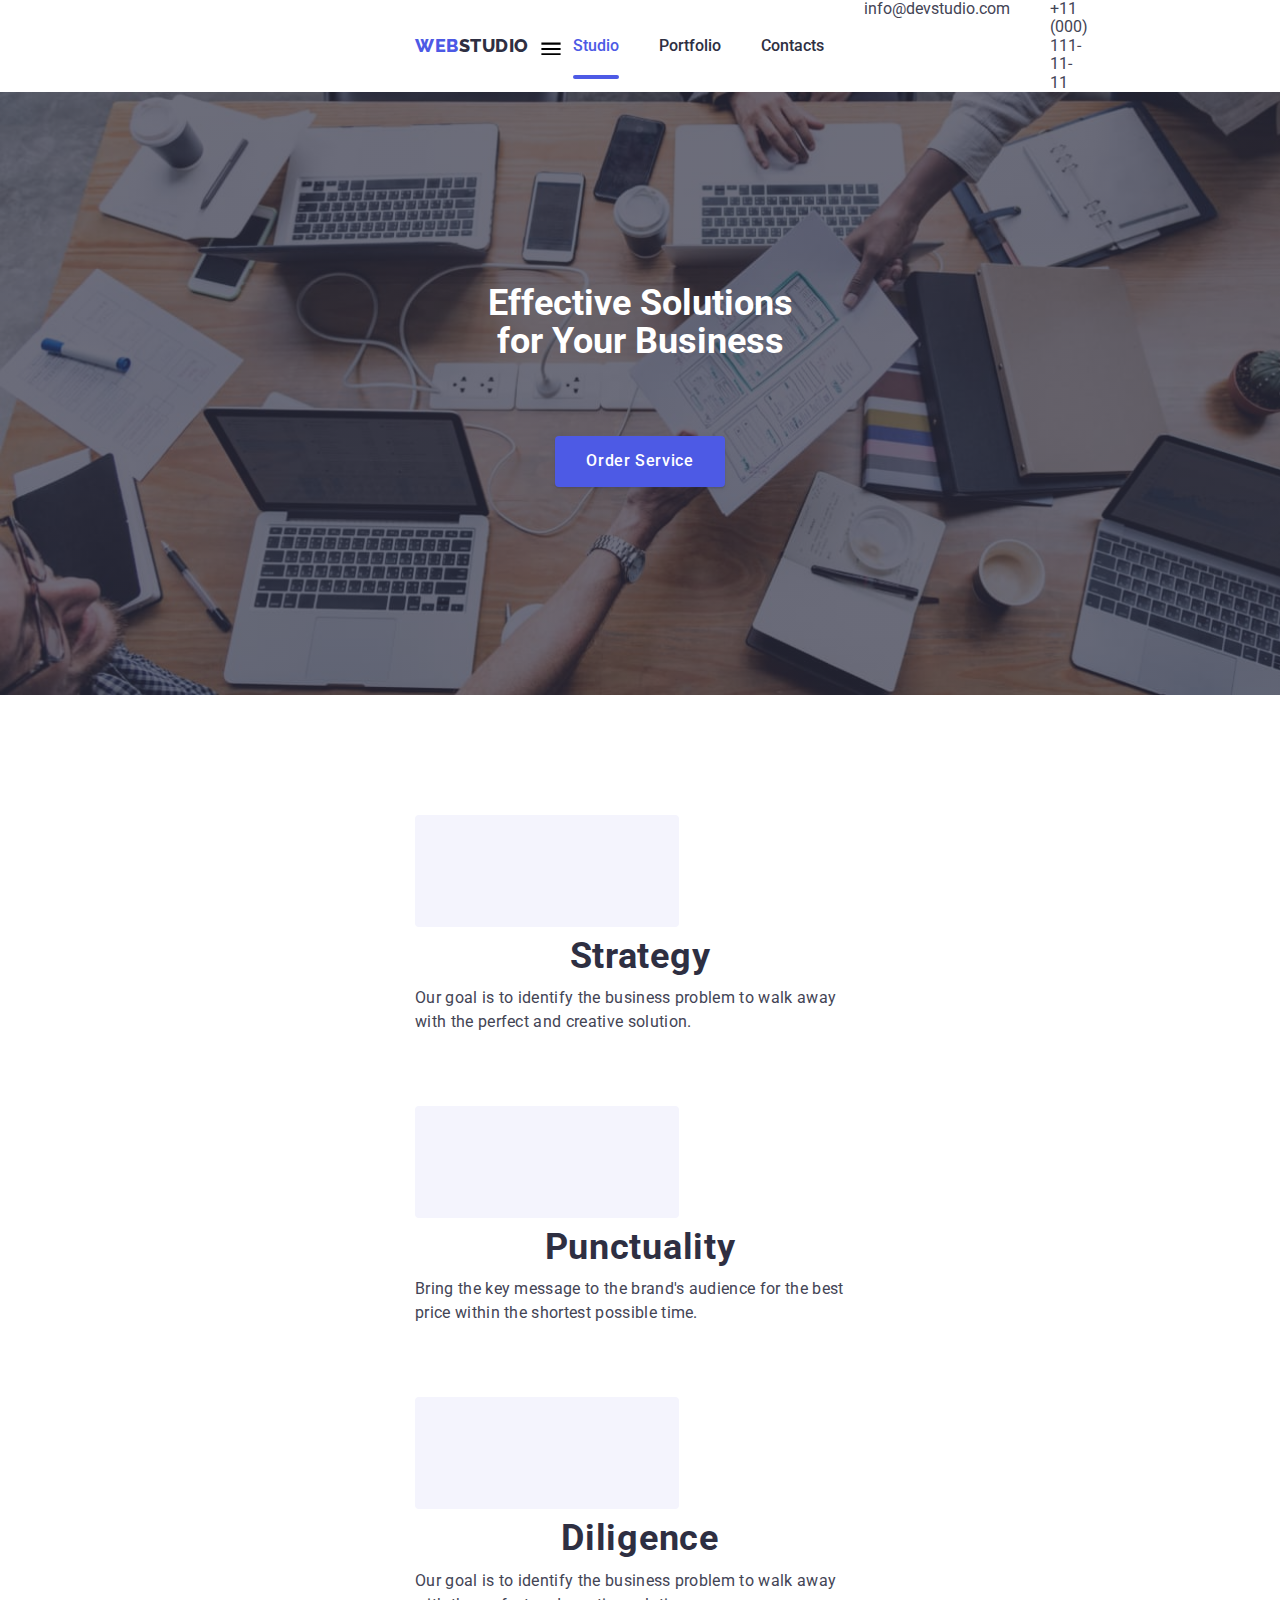
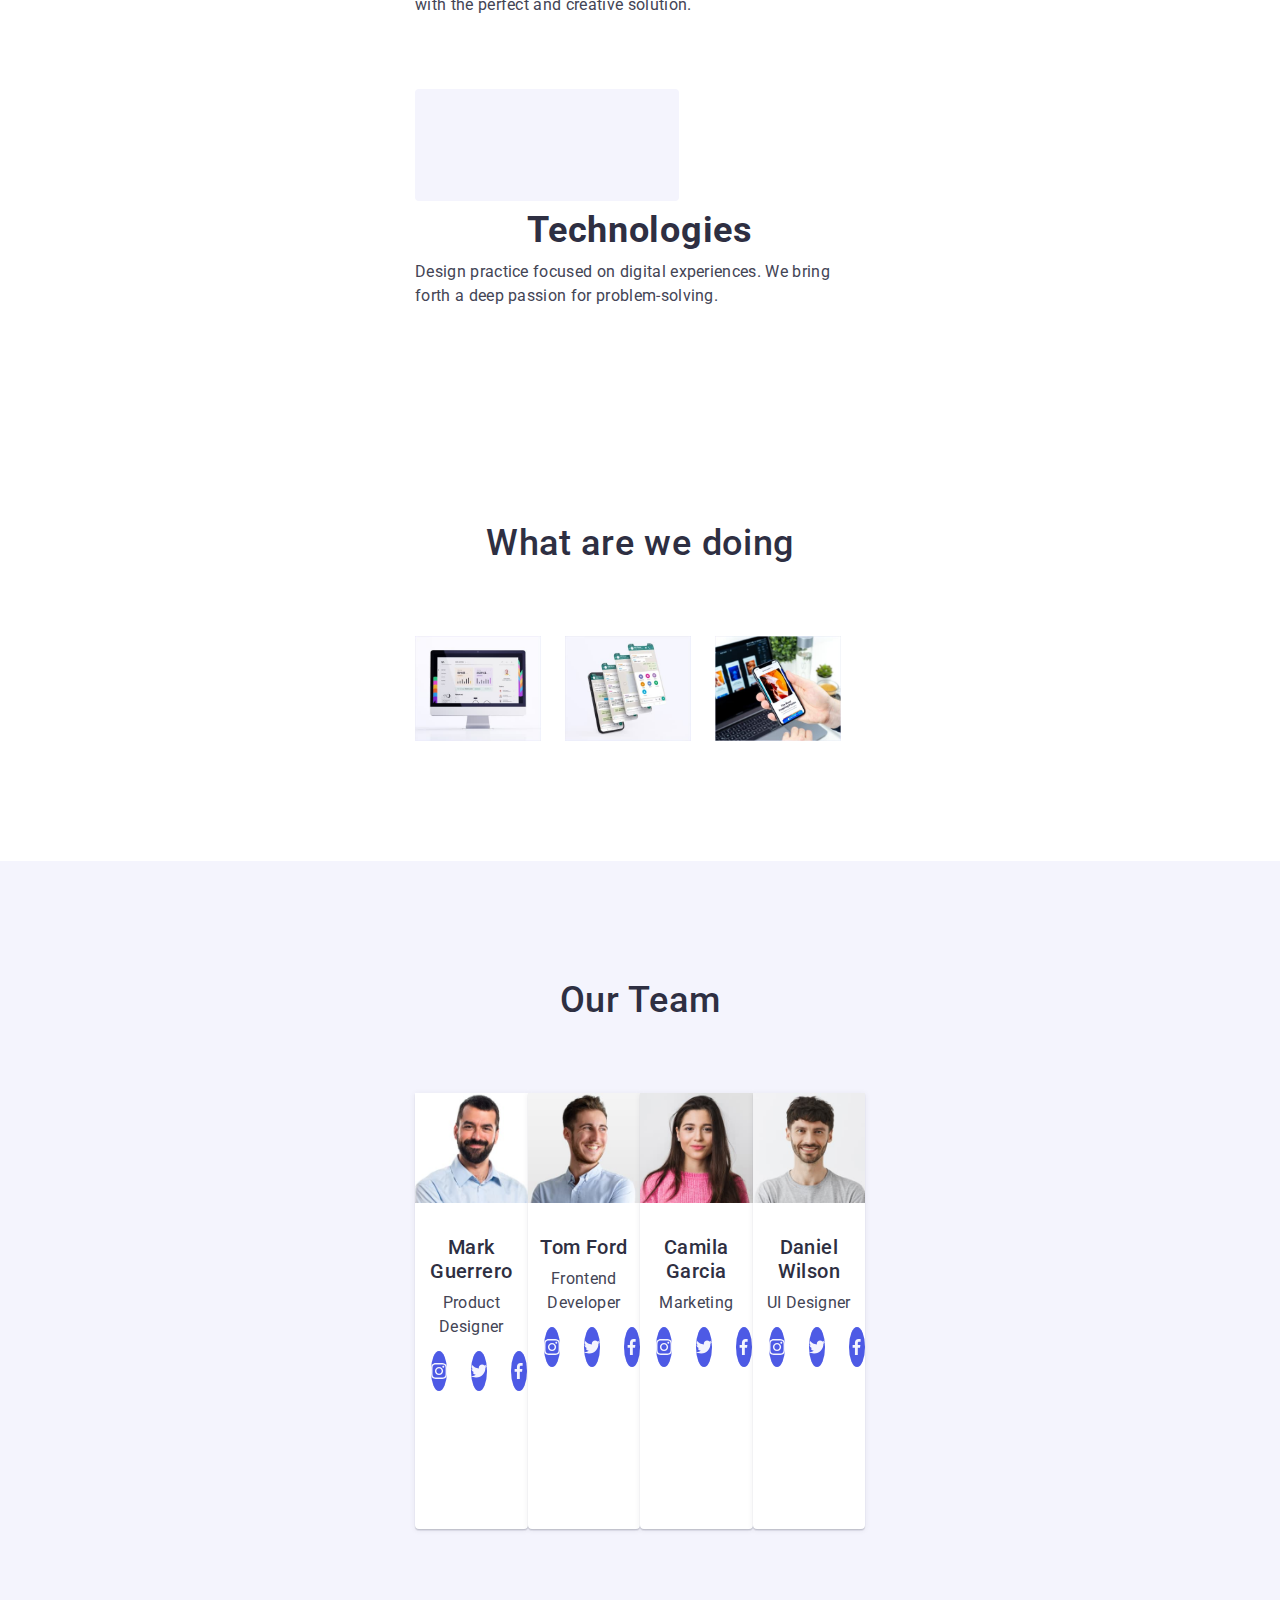
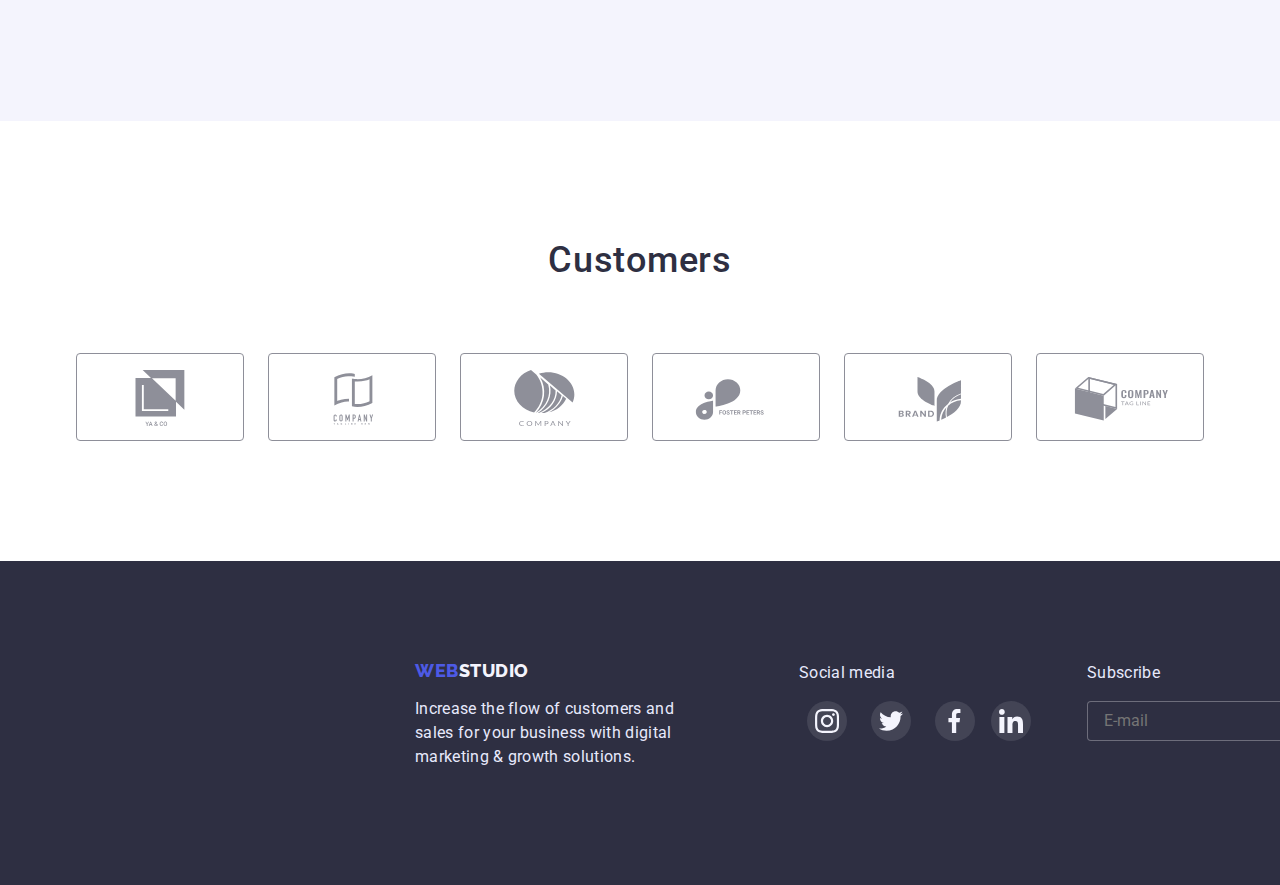
==== commit c8522a63: "mobile screen" ====
--- a/index.html
+++ b/index.html
@@ -15,7 +15,7 @@
         <div class="container head">
             <nav class="head">
             <a href="" class="navigation-link "><span class="accent">WEB</span>STUDIO</a>
-            <button type="button" class="menu-btn" aria-expanded="false" js-open-menu >
+            <button type="button" class="menu-btn js-open-menu" aria-expanded="false"  >
                 <svg width="32" height="22"><use href="./images/sprite.svg#burger"></use></svg>
             </button>
             <ul class="mail">
@@ -89,7 +89,14 @@
     <section class="our-team section"> <div class="container ">
         <h2 class="tittle">Our Team </h2>
       <ul class="container-team" >
-        <div class="team"><li ><img class="dispimg" src="./images/img3.jpg"  alt="Photo by Mark Guerrero" width="264" height="260">
+        <div class="team"><li >
+            <img
+             class="dispimg"
+             srcset="./images/webstudio/team/mark-guerrero.jpg 1x, ./images/webstudio/team/mark-guerrero@2x.jpg 2x " 
+             src="./images/webstudio/team/mark-guerrero.jpg" 
+              alt="Photo by Mark Guerrero"
+               width="264" 
+               height="260">
             <div class="text-set" ><h3 class="list-tittle">Mark Guerrero</h3> <p class="list-text">Product Designer</p> <ul class="apps">
                 <li class="icon-item"> <a href="" class="icon-team"><svg class="apps-item"><use href="./images/symbol-defs.svg#icon-insta"></use></svg></a></li>
                 <li class="icon-item"> <a href="" class="icon-team"><svg class="apps-item"><use href="./images/symbol-defs.svg#icon-twitter"></use></svg></a></li>
@@ -99,7 +106,14 @@
             
             </ul></div> 
             </li></div>
-            <div class="team"> <li><img class="dispimg" src="./images/img4.jpg" alt="Photo by Tom Ford" width="264" height="260"> 
+            <div class="team"> <li>
+                <img
+                 class="dispimg"
+                 srcset="./images/webstudio/team/tom-ford.jpg 1x, ./images/webstudio/team/tom-ford@2x.jpg 2x"
+                  src="./images/webstudio/team/tom-ford.jpg" 
+                  alt="Photo by Tom Ford" 
+                  width="264"
+                   height="260"> 
                 <div class="text-set"><h3 class="list-tittle">Tom Ford</h3> <p class="list-text">Frontend Developer</p>           <ul class="apps">
                     <li class="icon-item" > <a href="" class="icon-team"><svg class="apps-item"><use href="./images/symbol-defs.svg#icon-insta"></use></svg></a></li>
                     <li class="icon-item"> <a href="" class="icon-team"><svg class="apps-item"><use href="./images/symbol-defs.svg#icon-twitter"></use></svg></a></li>
@@ -110,7 +124,14 @@
                 </ul></div>
       
             </li></div>
-            <div class="team"><li><img class="dispimg" src="./images/img5.jpg" alt="Photo by Camila Garcia" width="264" height="260">
+            <div class="team"><li>
+                <img 
+                class="dispimg"
+                srcset="./images/webstudio/team/camila-garcia.jpg 1x, ./images/webstudio/team/camila-garcia@2x.jpg 2x"
+                 src="./images/webstudio/team/camila-garcia.jpg"
+                  alt="Photo by Camila Garcia"
+                   width="264" 
+                   height="260">
                 <div class="text-set"><h3 class="list-tittle">Camila Garcia</h3> <p class="list-text">Marketing</p> <ul class="apps">
                     <li class="icon-item"> <a href="" class="icon-team"><svg class="apps-item"><use href="./images/symbol-defs.svg#icon-insta"></use></svg></a></li>
                     <li class="icon-item"> <a href="" class="icon-team"><svg class="apps-item"><use href="./images/symbol-defs.svg#icon-twitter"></use></svg></a></li>
@@ -120,8 +141,15 @@
                 
                 </ul></div> 
                 </li></div>
-           <div class="team"> <li><img class="dispimg" src="./images/img6.jpg" alt="Photo by Mark Guerrero" width="264" height="260">
-            <div class="text-set"><h3 class="list-tittle">Mark Guerrero</h3> <p class="list-text">UI Designer</p>  <ul class="apps">
+           <div class="team"> <li>
+            <img 
+            class="dispimg"
+            srcset="./images/webstudio/team/daniel-wilson.jpg 1x, ./images/webstudio/team/daniel-wilson@2x.jpg 2x"
+             src="./images/webstudio/team/daniel-wilson.jpg"
+              alt="Photo by Daniel Wilson" 
+              width="264" 
+              height="260">
+            <div class="text-set"><h3 class="list-tittle">Daniel Wilson</h3> <p class="list-text">UI Designer</p>  <ul class="apps">
                 <li class="icon-item"> <a href="" class="icon-team"><svg class="apps-item"><use href="./images/symbol-defs.svg#icon-insta"></use></svg></a></li>
                 <li class="icon-item"> <a href="" class="icon-team"><svg class="apps-item"><use href="./images/symbol-defs.svg#icon-twitter"></use></svg></a></li>
                 <li class="icon-item"> <a href="" class="icon-team"><svg class="apps-item"><use href="./images/symbol-defs.svg#icon-Vector"></use></svg></a></li>
@@ -143,11 +171,11 @@
                     <a href="" class="customers-link"><svg class="customers-brand"><use href="./images/symbol-defs.svg#icon-logo"></use></svg></a>
                 </li>
                 <li class="customers-icon">
-                    <a href="" class="customers-link"><svg class="customers-brand"><use href="./images/symbol-defs.svg#icon-group-1"></use></svg></a>
-                </li>
-                <l class="customers-icon" class="customers-bran">
+                    <a href="" class="customers-link"><svg class="customers-brand" ><use href="./images/symbol-defs.svg#icon-group-1"></use></svg></a>
+                </li>
+                <li class="customers-icon">
                     <a href="" class="customers-link"><svg class="customers-brand"><use href="./images/symbol-defs.svg#icon-logo-1"></use></svg></a>
-                </l>
+                </li>
                 <li class="customers-icon">
                     <a href="" class="customers-link"><svg class="customers-brand"><use href="./images/symbol-defs.svg#icon-logo-2"></use></svg></a>
                 </li>
@@ -220,17 +248,18 @@
         </div>
     </div>
     <!-- HAMBURGER_MENU -->
-     <div class="hamburger-menu ">
-        <button type="button" class="modal-btn" js-close-menu><svg class="modal-icon" width="8" height="8"><use href="./images/symbol-defs.svg#icon-vector"></use></svg></button>
-        <ul class="menu-mail">
+     <div class="hamburger-menu js-menu-container"  >
+        <button type="button" class="close-menu-btn js-close-menu" ><svg class="modal-icon" width="8" height="8"><use href="./images/symbol-defs.svg#icon-vector"></use></svg></button>
+            <ul class="menu-mail">
             <li class="mlink"><a href="./index.html" class="menu-navigation ">Studio</a></li>
             <li class="mlink"> <a href="./portfolio.html" class="menu-navigation">Portfolio</a></li>
             <li class="mlink"><a href="" class="menu-navigation menucurrent">Contacts</a></li>
         </ul>
-        <a href="tel:+11(000)111-11-11" class="menutel-link menucurrent">+11 (000) 111-11-11</a>
-        <a href="mailto:info@devstudio.com" class="menu-link">info@devstudio.com</a>
-      
-        <ul class="apps">
+        <ul class="menu-contacts">
+       <li> <a href="tel:+11(000)111-11-11" class="menutel-link menucurrent">+11 (000) 111-11-11</a></li>
+     <li> <a href="mailto:info@devstudio.com" class="menu-link">info@devstudio.com</a></li>
+    </ul>
+        <ul class="menu-apps">
         <li class="icon-item"> <a href="" class="icon-team"><svg class="apps-item"><use href="./images/symbol-defs.svg#icon-insta"></use></svg></a></li>
         <li class="icon-item"> <a href="" class="icon-team"><svg class="apps-item"><use href="./images/symbol-defs.svg#icon-twitter"></use></svg></a></li>
         <li class="icon-item"> <a href="" class="icon-team"><svg class="apps-item"><use href="./images/symbol-defs.svg#icon-Vector"></use></svg></a></li>
--- a/css/styles.css
+++ b/css/styles.css
@@ -25,7 +25,7 @@
     box-sizing: border-box;
      /* outline: solid tomato;    */
 }
-@media screen and (max-width: 767px) {
+@media screen and (min-width: 480px) {
   .container {
     max-width: 480px;
   }
@@ -59,6 +59,8 @@
 }
 img{
     display: block;
+    max-width: 100%;
+    height: auto;
 }
 /* HEADER */
 .container.head{
@@ -105,7 +107,7 @@
 .navigation-link{
      padding-top: 24px;
     padding-bottom: 24px;
-    margin-right: 67px;
+    /* margin-right: 67px; */
     font-family: 'Raleway';
     font-weight: 800;
     font-size: 18px;
@@ -127,21 +129,24 @@
     color:var(--brand-color);
     letter-spacing: 0.03em;
 }
-.mail{
- 
- 
-
-}
-@media screen and (min-width: 428px) {
+@media screen and (max-width: 767px) {
   .mail {
     display:none;
   }
+  .container.head{
+    position: relative;
+  }
+  .menu-btn{
+    position: absolute;
+    top: 24px;
+    right: 16px;
+  }
+
 }
 
 @media screen and (min-width: 768px) {
   .mail {
    display: flex;
-margin-left: auto;
   }
 }
 
@@ -178,24 +183,63 @@
     max-width: 1440px;
     height: 603px;
     align-items: center;
-    background-image: linear-gradient(rgba(46, 47, 66, 0.7), rgba(46, 47, 66, 0.7)), url(../images/hero.jpg);
     background-repeat: no-repeat;
     background-size: cover;
+    /* mobile screen */
+    background-image: linear-gradient(rgba(46, 47, 66, 0.7), rgba(46, 47, 66, 0.7)),
+     url(../images/webstudio/01_mobile/hero-bg-mobile.jpg);}
+     @media screen and (min-device-pixel-ratio: 2),
+     (min-resolution: 192dpi),
+     (min-resolution: 2dppx) {
+        .primary{
+            background-image: linear-gradient(rgba(46, 47, 66, 0.7), rgba(46, 47, 66, 0.7)),
+     url(../images/webstudio/01_mobile/hero-bg-mobile@2x.jpg);
+        }
+}
+/*  screen > 480px*/
+@media screen and (min-width: 481px) {
+        .primary{
+            background-image: linear-gradient(rgba(46, 47, 66, 0.7), rgba(46, 47, 66, 0.7)),
+     url(../images/webstudio/02_tablet/hero-bg-tablet.jpg);
+        }
+}
+@media screen and (min-width: 481px) and (min-device-pixel-ratio: 2),
+(min-resolution: 192dpi),(min-resolution: 2dppx){
+    .primary{
+        background-image: linear-gradient(rgba(46, 47, 66, 0.7), rgba(46, 47, 66, 0.7)),
+ url(../images/webstudio/02_tablet/hero-bg-tablet@2x.jpg);
+    }
+}
+/*  screen > 768px*/
+@media screen and (min-width: 769px) {
+    .primary{
+        background-image: linear-gradient(rgba(46, 47, 66, 0.7), rgba(46, 47, 66, 0.7)),
+ url(../images/webstudio/03_desktop/hero-bg-desktop.jpg);
+    }
+}
+@media screen and (min-width: 769px) and (min-device-pixel-ratio: 2),
+(min-resolution: 192dpi),(min-resolution: 2dppx){
+.primary{
+    background-image: linear-gradient(rgba(46, 47, 66, 0.7), rgba(46, 47, 66, 0.7)),
+url(../images/webstudio/03_desktop/hero-bg-desktop@2x.jpg);
+}
 }
 .primary-tittle{
     margin: 0 auto;
     padding-bottom: 64px;
-    width: 492px;
+    width: 318px;
+    height: 80px;
     color: var(--background-color);
-    font-weight: 500;
-font-size: 56px;
+    font-weight: 700;
+font-size: 36px;
 line-height: 1.07;
 text-align: center;
+margin-bottom: 72px;
 }
 .primary-btn{
-  
- margin: 0 470px;
- 
+display: block;
+margin-right: auto;
+margin-left: auto;
     width: 170px;
     height: 51px;
     border-radius: 4px;
@@ -220,34 +264,20 @@
 box-shadow: 0px 4px 4px rgba(0, 0, 0, 0.15);
 }
 .ability{
-   padding-top: 120px;
-}
-@media screen and (min-width: 480px){
-.ability{
     padding-top: 96px;
-}
-}
-@media screen and (min-width: 789px){
-.ability{
-    padding-top: 96px;
-}
+    padding-bottom: 96px;
 }
 @media screen and (min-width: 1200px){
 .ability{
     padding-top: 120px;
 }
 }
-@media  screen and (max-width: 1200px){
+.icon-ability{
+   display: none; 
+}
+@media  screen and (min-width: 1200px){
     .icon-ability{
-        display: none;
-    }
-}
-@media  screen and (min-width: 1200px){
-  .abilities{
-    display: flex;
-}  
-.icon-ability{
-    display: flex;
+        display: flex;
     align-items: center;
     justify-content: center;
     margin-bottom: 8px;
@@ -256,20 +286,26 @@
     height: 112px;
     background:var(--light-color);
 border-radius: 4px;
+    }
+    .icon{
+        width: 64px;
+        height: 64px;
+     }
 }
 .icon{
-   width: 64px;
-   height: 64px;
-}
-}
+    display: none;
+    }
 .abilities.thumb{
     margin-bottom: 8px;
-     width: 264px;
+    margin-left: auto;
+    margin-right: auto;
+    text-align: center;
      color: #2E2F42;
-     font-weight: 500;
- font-size: 20px;
+     font-weight: 700;
+ font-size: 36px;
  line-height: 1.2;
  letter-spacing: 0.02em;
+ align-self: stretch;
  }
 @media screen and (min-width: 480px){
     .abilities.thumb{
@@ -297,11 +333,17 @@
     
 }
 .ability-item:not(:last-child){
-    margin-right: var(--main-margin);
+    /* margin-right: var(--main-margin); */
+    margin-bottom: 72px;
 }
 .doing{
     text-align: center;
  
+}
+@media screen and (max-width: 1199px) {
+    .doing.section{
+        display: none;
+    }
 }
 .list{
     display: flex;
@@ -343,9 +385,6 @@
 }
 .our-team{
     background-color: var(--light-color);
-}
-.dispimg{
-    display: block;
 }
 
 .team{
@@ -390,26 +429,57 @@
    width: 16px;
    height: 16px;
 }
-.team:not(last-child){
+/* .team:not(:last-child){
     margin-right: var(--main-margin);
-}
-.container-team{
-    display: flex;
-}
+} */
+.team:not(:last-child){
+    margin-bottom: 72px;
+   
+}
+.team{
+    margin-right: auto;
+    margin-left: auto;
+}
+@media screen and (min-width: 768px){
+    .container-team{
+        display: flex;
+    }
+    }
+
 .customers-set{
     display: flex;
+    flex-wrap: wrap;
+    justify-content: center;
+    row-gap: 72px;
+    column-gap: 16px;
+}
+
+@media  screen and (min-width:768px) {
+  .customers-set{
+column-gap: 24px;
+flex-wrap: wrap;
+justify-content: center;
+row-gap: 72px;
+}
+}
+@media  screen and (min-width:1200px) {
+  .customers-set{
+  flex-wrap: nowrap;
+}  
 }
 .customers-brand{
  width: 104px;
  height: 56px;  
 }
-.customers-icon:not(:last-child){
+
+/* .customers-icon:not(:last-child){
     margin-right: var(--main-margin);
-}
+} */
 
 
 .customers-link{
     display: flex;
+    justify-content: center;
     padding: 16px 32px;
     border: 1px solid var(--subtle-text);
     width: 168px;
@@ -419,6 +489,11 @@
     border-color: #8E8F99;
     transition: color 250ms var(--animation-cubic);
 
+}
+@media screen and (max-width:767px) {
+    .customers-link{
+       width: 190px;
+    }
 }
 
 .customers-brand{
@@ -803,12 +878,33 @@
     justify-content: space-around;
     width: 100vw;
     height: 100vh;
-    padding: 80px 40px 40px 40px;
+    padding: 40px;
     background-color: #fff;
     z-index: 999;
-    transform: translateY(100%);
+    transform: translateX(100%);
     transition: transform 250ms var(--animation-cubic);
 }
+.close-menu-btn{
+        position: absolute;
+        top: 40px;
+        right: 40px;
+        width: 24px;
+    height: 24px;
+        background: #E7E9FC;
+        border: 1px solid rgba(0, 0, 0, 0.1);
+        border-radius: 50%;
+        cursor: pointer;
+        display: flex;
+        align-items: center;
+        justify-content: center;
+    }
+ .close-menu-btn:hover, .close-menu-btn:focus{
+        background: #404BBF;
+    }
+.close-menu-btn:hover .modal-icon, .close-menu-btn:focus .modal-icon{
+        fill: var(--background-color);
+    }
+
 /* .menu-btn{
     position: absolute;
     top: 24px;
@@ -824,14 +920,13 @@
     justify-content: center;
 } */
 .hamburger-menu.is-open{
-    transform: translateY(0%);
+    transform: translateX(0%);
 }
 .menu-navigation{
      font-weight: 700;
 font-size: 36px;
 line-height: 1,1;
 color: var(--primary-color);
-text-align: left;
 }
 .mlink:not(:last-child){
     margin-bottom: 40px;
@@ -843,9 +938,16 @@
     font-weight: 700;
 font-size: 36px;
 line-height: 1,1;
+margin-bottom: 40px;
+display: block;
 }
 .menu-link{
     font-style: 20px;
     line-height: 1,2;
     color: var(--primary-color);
+    margin-bottom: 48px;
+}
+.menu-apps{
+    display: flex;
+    justify-content: space-around;
 }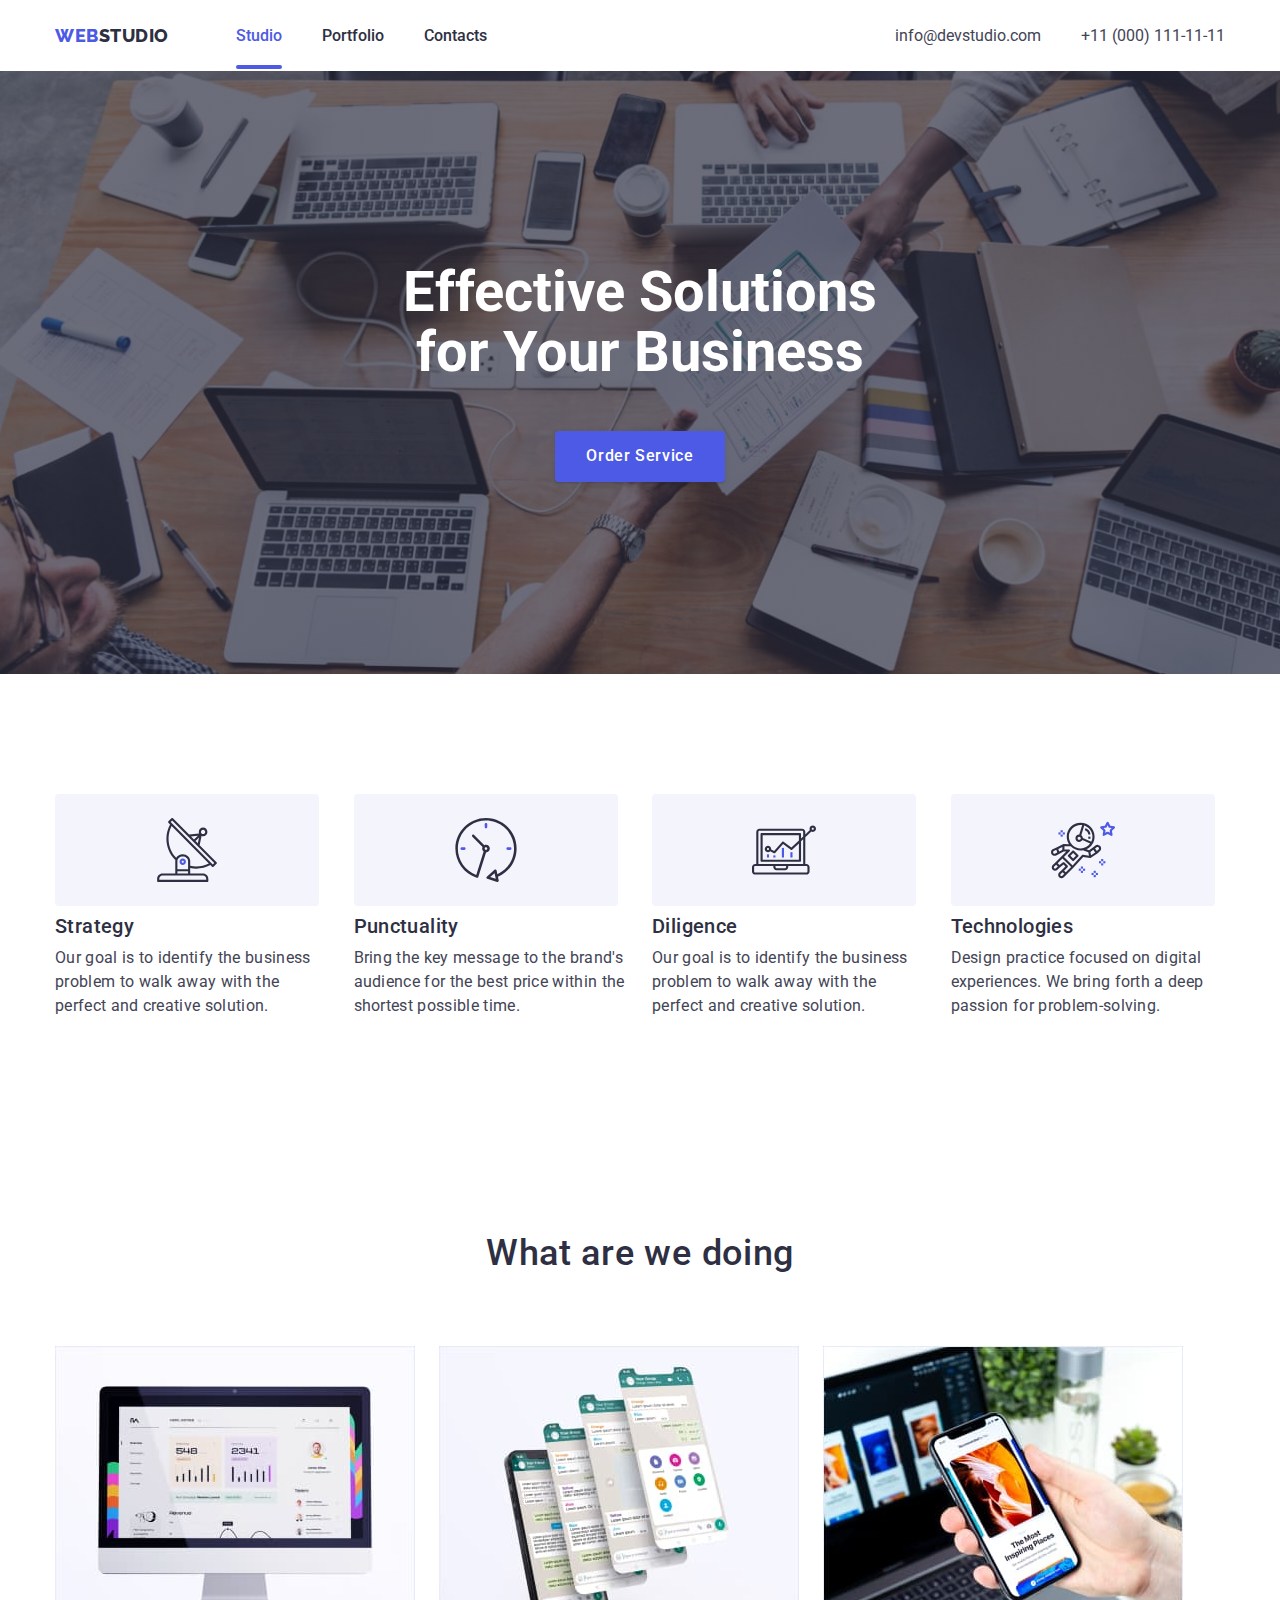
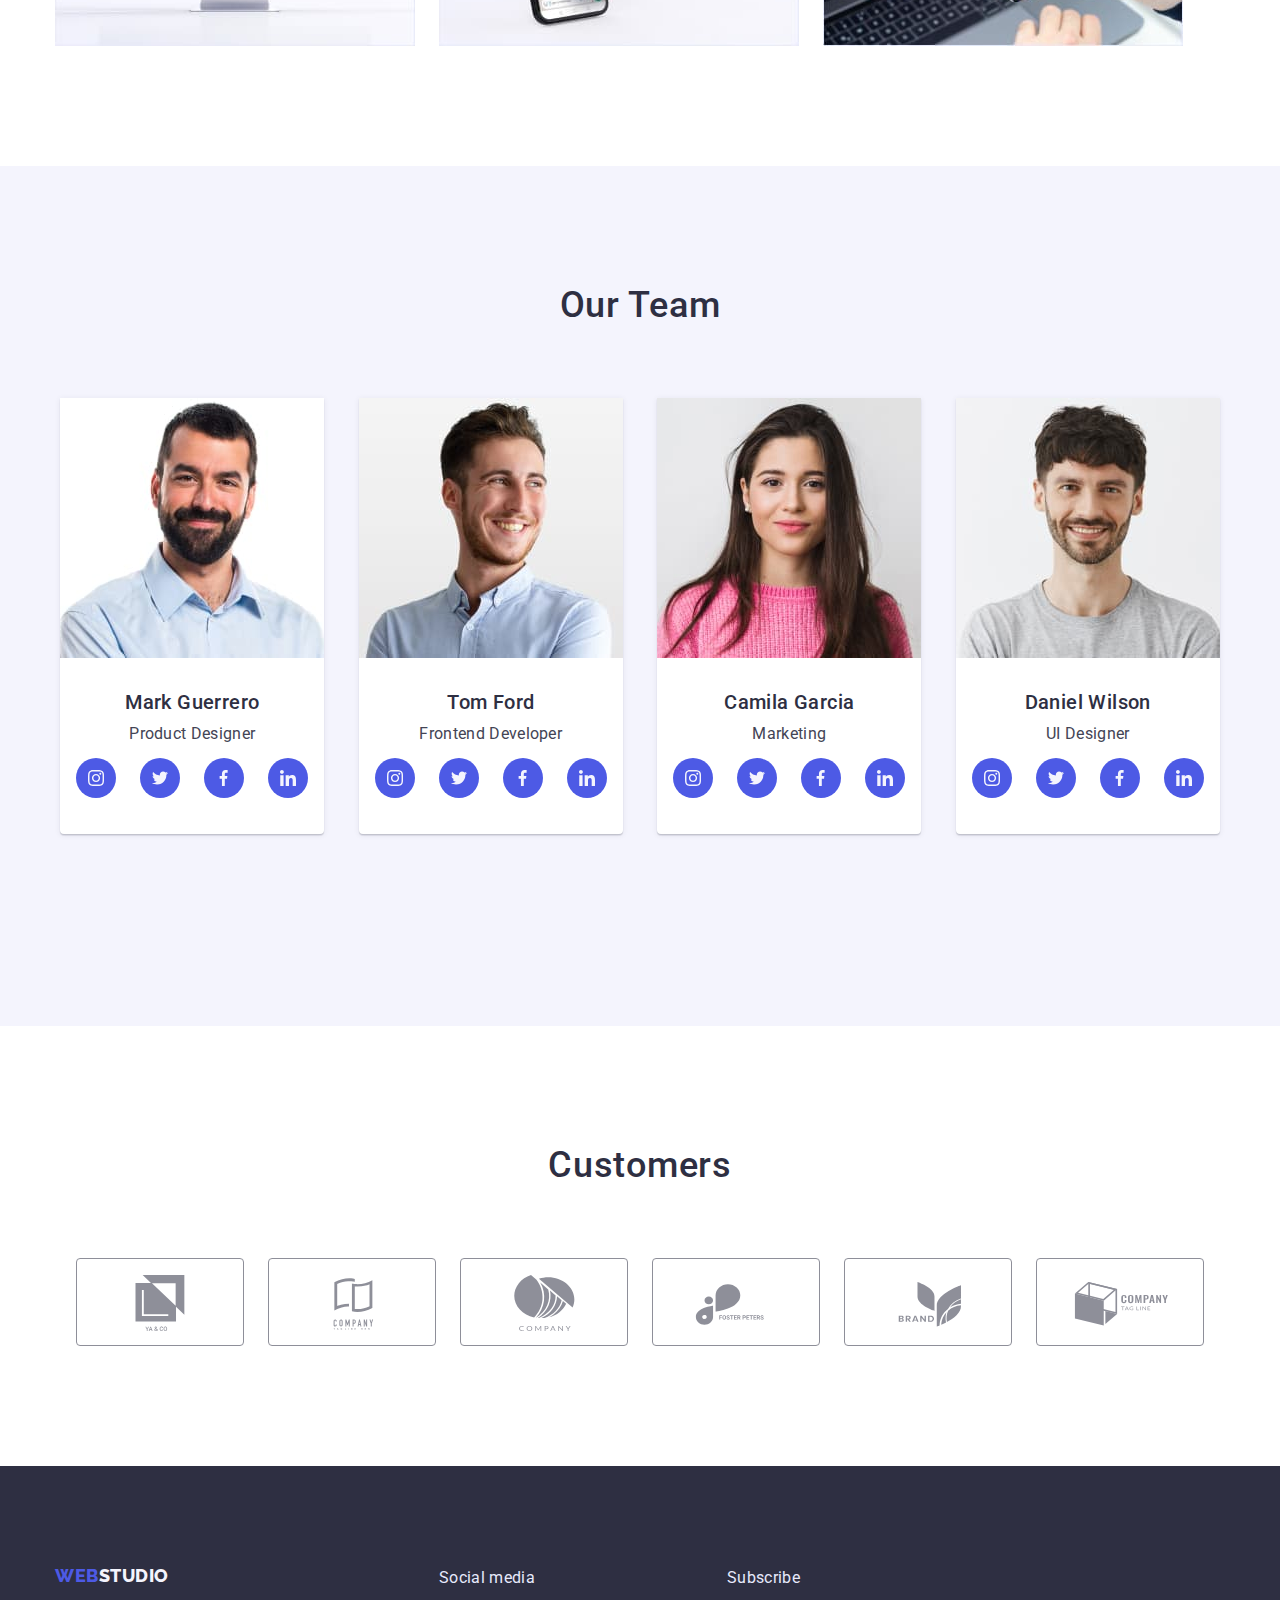
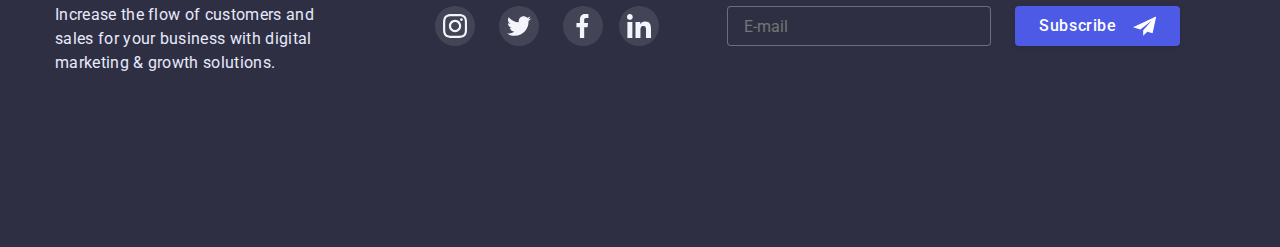
==== commit d7453c76: "desktop" ====
--- a/index.html
+++ b/index.html
@@ -24,7 +24,7 @@
                 <li class="nlink"><a href="" class="navigation">Contacts</a></li>
             </ul>
         </nav>
-        <ul class="mail" >
+        <ul class="hemail" >
            <li class="linkm"><a href="mailto:info@devstudio.com" class="mail-link">info@devstudio.com</a></li>
            <li class="linkm"><a href="tel:+11(000)111-11-11" class="mail-link">+11 (000) 111-11-11</a></li> 
         </ul>
@@ -187,9 +187,10 @@
     </section>
     </main>
     <footer class="end" >
-        <div class="container "><div class="fotter-boxes"><div class="box1"><a href="" class="logo"><span class="accent-footer">WEB</span>STUDIO</a>
+        <div class="container "><div class="fotter-boxes">
+            <div class="box2"><div class="box1"><a href="" class="logo"><span class="accent-footer">WEB</span>STUDIO</a>
             <p class="text">Increase the flow of customers and sales for your business with digital marketing & growth solutions.</p></div>
-        <div class="media"><p class="text">Social media</p>
+        <div class="media"><p class="ftext">Social media</p>
         <ul class="media-set">
             <li></li>><a href="" class="icon-media"><svg class="apps-media"><use href="./images/symbol-defs.svg#icon-insta"></use></svg></a></li>
                     <li></li>><a href=""  class="icon-media"><svg class="apps-media"><use href="./images/symbol-defs.svg#icon-twitter"></use></svg></a></li>
@@ -197,9 +198,9 @@
                     <li ></li><a href="" class="icon-media"><svg class="apps-media"><use href="./images/symbol-defs.svg#icon-facebook"></use></svg></a></li>
                 
         </ul>
-        </div>
+        </div></div>
         <div class="subscribe-form">
-            <p class="text">Subscribe</p>
+            <p class="ftext">Subscribe</p>
         <form class="form-footer">        
             <input class="form-email" type="email" name="user-email" placeholder="E-mail">
            <button type="submit" class="subscribe-btn">Subscribe
--- a/css/styles.css
+++ b/css/styles.css
@@ -27,7 +27,7 @@
 }
 @media screen and (min-width: 480px) {
   .container {
-    max-width: 480px;
+    width: 480px;
   }
 }
 
@@ -68,6 +68,14 @@
     display: flex;
   border-bottom: var(--primary-color);
 }
+@media screen and (min-width: 768px) {
+  .container.head {
+   justify-content: space-between;
+
+  }
+
+}
+
 .shadow{
     box-shadow: 0px 1px 1px rgba(46, 47, 66, 0.16), 0px 1px 6px rgba(46, 47, 66, 0.08);
 }
@@ -107,7 +115,6 @@
 .navigation-link{
      padding-top: 24px;
     padding-bottom: 24px;
-    /* margin-right: 67px; */
     font-family: 'Raleway';
     font-weight: 800;
     font-size: 18px;
@@ -116,10 +123,19 @@
     text-decoration: none;
     letter-spacing: 0.03em;
 }
+@media screen and (min-width:768px) {
+   .navigation-link{
+  margin-right: 67px;
+    }
+}
 .menu-btn{
 border: none;
 background-color: #fff;
-margin-left: auto;
+margin-left: auto;}
+@media screen and (min-width:768px) {
+    .menu-btn{
+        display: none;
+    }
 }
 .accent{
     font-family: 'Raleway';
@@ -130,8 +146,11 @@
     letter-spacing: 0.03em;
 }
 @media screen and (max-width: 767px) {
-  .mail {
+  .mail, .hemail {
     display:none;
+  }
+  .header-mail{
+    display: none;
   }
   .container.head{
     position: relative;
@@ -147,14 +166,16 @@
 @media screen and (min-width: 768px) {
   .mail {
    display: flex;
-  }
-}
-
+
+  }
+}
 @media screen and (min-width: 1200px) {
   .mail {
     display: flex;
 margin-left: auto;
-    
+  }
+  .hemail{
+    display: flex;
   }
 }
 .nlink:not(:first-child){
@@ -226,7 +247,6 @@
 }
 .primary-tittle{
     margin: 0 auto;
-    padding-bottom: 64px;
     width: 318px;
     height: 80px;
     color: var(--background-color);
@@ -235,6 +255,19 @@
 line-height: 1.07;
 text-align: center;
 margin-bottom: 72px;
+}
+@media screen and (min-width:768px){
+    .primary-tittle{
+        width: 494px;
+        height: 120px;
+        margin-bottom: 40px;
+        font-size: 56px;
+    }
+}
+@media screen and (min-width:1200px){
+    .primary-tittle{
+        margin-bottom: 48px;
+    }
 }
 .primary-btn{
 display: block;
@@ -275,6 +308,9 @@
 .icon-ability{
    display: none; 
 }
+.icon{
+    display: none;
+    }
 @media  screen and (min-width: 1200px){
     .icon-ability{
         display: flex;
@@ -288,13 +324,12 @@
 border-radius: 4px;
     }
     .icon{
+        display: block;
         width: 64px;
         height: 64px;
      }
 }
-.icon{
-    display: none;
-    }
+
 .abilities.thumb{
     margin-bottom: 8px;
     margin-left: auto;
@@ -313,28 +348,47 @@
         margin-right: auto;
     }
     }
-    @media screen and (min-width: 789px){
-    .ability{
-        padding-top: 96px;
-    }
-    }
     @media screen and (min-width: 1200px){
     .ability{
         padding-top: 120px;
     }
-    }
-
-
+    .abilities.thumb{
+    font-weight: 500;
+font-size: 20px;
+    }
+    }
 .abilities.paragraph{
     color:var(--secondary-color);
     font-size: 16px;
     line-height: 1.5;
     letter-spacing: 0.02em;
-    
-}
-.ability-item:not(:last-child){
-    /* margin-right: var(--main-margin); */
-    margin-bottom: 72px;
+}
+@media screen and (max-width: 767px) {
+    .ability-item:not(:last-child){
+        margin-bottom: 72px;
+    }
+}
+@media screen and (min-width:768px) {
+    .abilities{
+        display:flex ;
+        flex-wrap: wrap;
+        row-gap: 72px;
+        column-gap: var(--main-margin);
+        
+    } 
+    .ability-item{
+        flex-basis: calc((100% - 24px)/2);
+    }
+}
+@media screen and (min-width: 1200px) {
+    .abilities{
+        display:flex ;
+        flex-wrap: nowrap;
+        column-gap: var(--main-margin);
+    } 
+    .ability-item{
+        flex-basis: calc((100% - 24px)/4);
+    }
 }
 .doing{
     text-align: center;
@@ -347,16 +401,12 @@
 }
 .list{
     display: flex;
-
-    
-}
-
+}
 .item{
     display: flex;
-
-}
-.item:not(last-child){
-    margin-right: 24px;
+}
+.item:not(:last-child){
+    margin-right: var(--main-margin);
 }
 .tittle{
    
@@ -397,6 +447,8 @@
 box-shadow: 0px 1px 6px rgba(46, 47, 66, 0.08), 0px 1px 1px rgba(46, 47, 66, 0.16), 0px 2px 1px rgba(46, 47, 66, 0.08);
 border-radius: 0px 0px 4px 4px;
 overflow: hidden;
+margin-right: auto;
+    margin-left: auto;
 }
 .text-set{
 padding-top: 32px;
@@ -436,13 +488,14 @@
     margin-bottom: 72px;
    
 }
-.team{
-    margin-right: auto;
-    margin-left: auto;
-}
 @media screen and (min-width: 768px){
     .container-team{
+        flex-basis: calc((100% - 24px)/2);
         display: flex;
+        flex-wrap: wrap;
+        justify-content: center;
+        row-gap: 64px;
+        column-gap: 24px;
     }
     }
 
@@ -456,10 +509,7 @@
 
 @media  screen and (min-width:768px) {
   .customers-set{
-column-gap: 24px;
-flex-wrap: wrap;
-justify-content: center;
-row-gap: 72px;
+    column-gap: 24px;
 }
 }
 @media  screen and (min-width:1200px) {
@@ -510,7 +560,23 @@
   padding-top: 100px;
 padding-bottom: 100px;
 }
-
+@media screen and (min-width:768px) {
+    .box1{
+        margin-right: var(--main-margin);
+    }
+    .end{
+    padding-left: 108px;
+    }
+}
+@media screen and (min-width:1200px) {
+    .box1{
+        margin-right: 120px;
+    }
+    .end{
+        padding-right: auto;
+        padding-left: 0;
+    }
+}
 .logo{
     display: block;
     margin-bottom: 16px;
@@ -522,6 +588,10 @@
 letter-spacing: 0.03em;
 text-decoration: none;
 }
+@media screen and (max-width:767px) {
+    .logo{
+        text-align: center;
+    }}
 .accent-footer{
     color: #4D5AE5;
     font-family: 'Raleway',sans-serif;
@@ -531,24 +601,50 @@
 letter-spacing: 0.03em;
 }
 .text{
-    margin-bottom: 16px;
+    margin-bottom: 72px;
     width: 264px;
     font-size: 16px;
 line-height: 1.5;
 letter-spacing: 0.02em;
 color: #E7E9FC;
-}
-.fotter-boxes{
-    display: flex;
-}
-.media{
+/* phone */
+margin-right: auto;
+margin-left: auto;
+}
+.ftext{
+        margin-bottom: 16px;
+        font-size: 16px;
+    line-height: 1.5;
+    letter-spacing: 0.02em;
+    color: #E7E9FC;
+}
+@media screen and (max-width:767px) {
+   .ftext{
+    margin-right: auto;
+    margin-left: auto;
+   text-align: center;
+   }}
+   @media screen and (min-width:1200px) {
+    .fotter-boxes{
+    display: flex;
+}
+  }
+@media screen and (min-width:768px) {
+  .media{
     width: 208px;
-    margin-left: 120px;
+}  
+}
+@media screen and (min-width:1200px) {
+    .media{
+        margin-right: 80px;
+    }
 }
 .media-set{
     display: flex;
-   
-}
+   justify-content: center;
+   margin-bottom: 72px;
+}
+
 .apps-media{
     width: 24px;
     height: 24px;
@@ -572,29 +668,51 @@
 .icon-media:focus{
     background-color: #31D0AA;
 }
-.subscribe-form{
+@media screen and (min-width:768px) {
+    .box2{
+        display: flex;
+    }
+    .form-footer{
+        display: flex;
+    }
+}
+/* .subscribe-form{
     margin-left: 80px;
-}
+} */
 .form-footer{
-    display: flex;
+    /* display: flex; */
     align-items: center;
 }
 .form-email{
 display: block;
-width: 264px;
+/* phone */
+width: 396px;
+margin-bottom: 16px;
 height: 40px;
     border: 1px solid rgba(255, 255, 255, 0.3);
     border-radius: 4px;
     background-color: var(--primary-color);
     color: var(--background-color);
     padding-left: 16px;
+    margin-right: auto;
+    margin-left: auto;
+}
+@media screen and (min-width:768px) {
+    .form-email{
+      width: 264px; 
+      margin-bottom: 0;
+      margin-left: 0;
+      margin-right: 24px;
+    }
 }
 .subscribe-btn{
     display: flex;
     align-items: center;
     width: 165px;
     height: 40px;
-    margin-left: var(--main-margin);
+    /* phone */
+    margin-left: auto;
+    margin-right: auto;
     padding: 8px 24px;
     border-radius: 4px;
     border: 0cm;
@@ -607,6 +725,11 @@
     cursor: pointer;
     font-family: inherit;
     box-shadow: 0px 1px 6px rgba(46, 47, 66, 0.08), 0px 1px 1px rgba(46, 47, 66, 0.16), 0px 2px 1px rgba(46, 47, 66, 0.08);
+}
+@media screen and (min-width:768px) {
+.subscribe-btn{
+margin-left: 0;
+}
 }
 .subscribe-icon{
     margin-left: 16px;
@@ -884,6 +1007,11 @@
     transform: translateX(100%);
     transition: transform 250ms var(--animation-cubic);
 }
+@media screen and (min-width:768px) {
+    .hamburger-menu{
+        display: none;
+    }
+}
 .close-menu-btn{
         position: absolute;
         top: 40px;
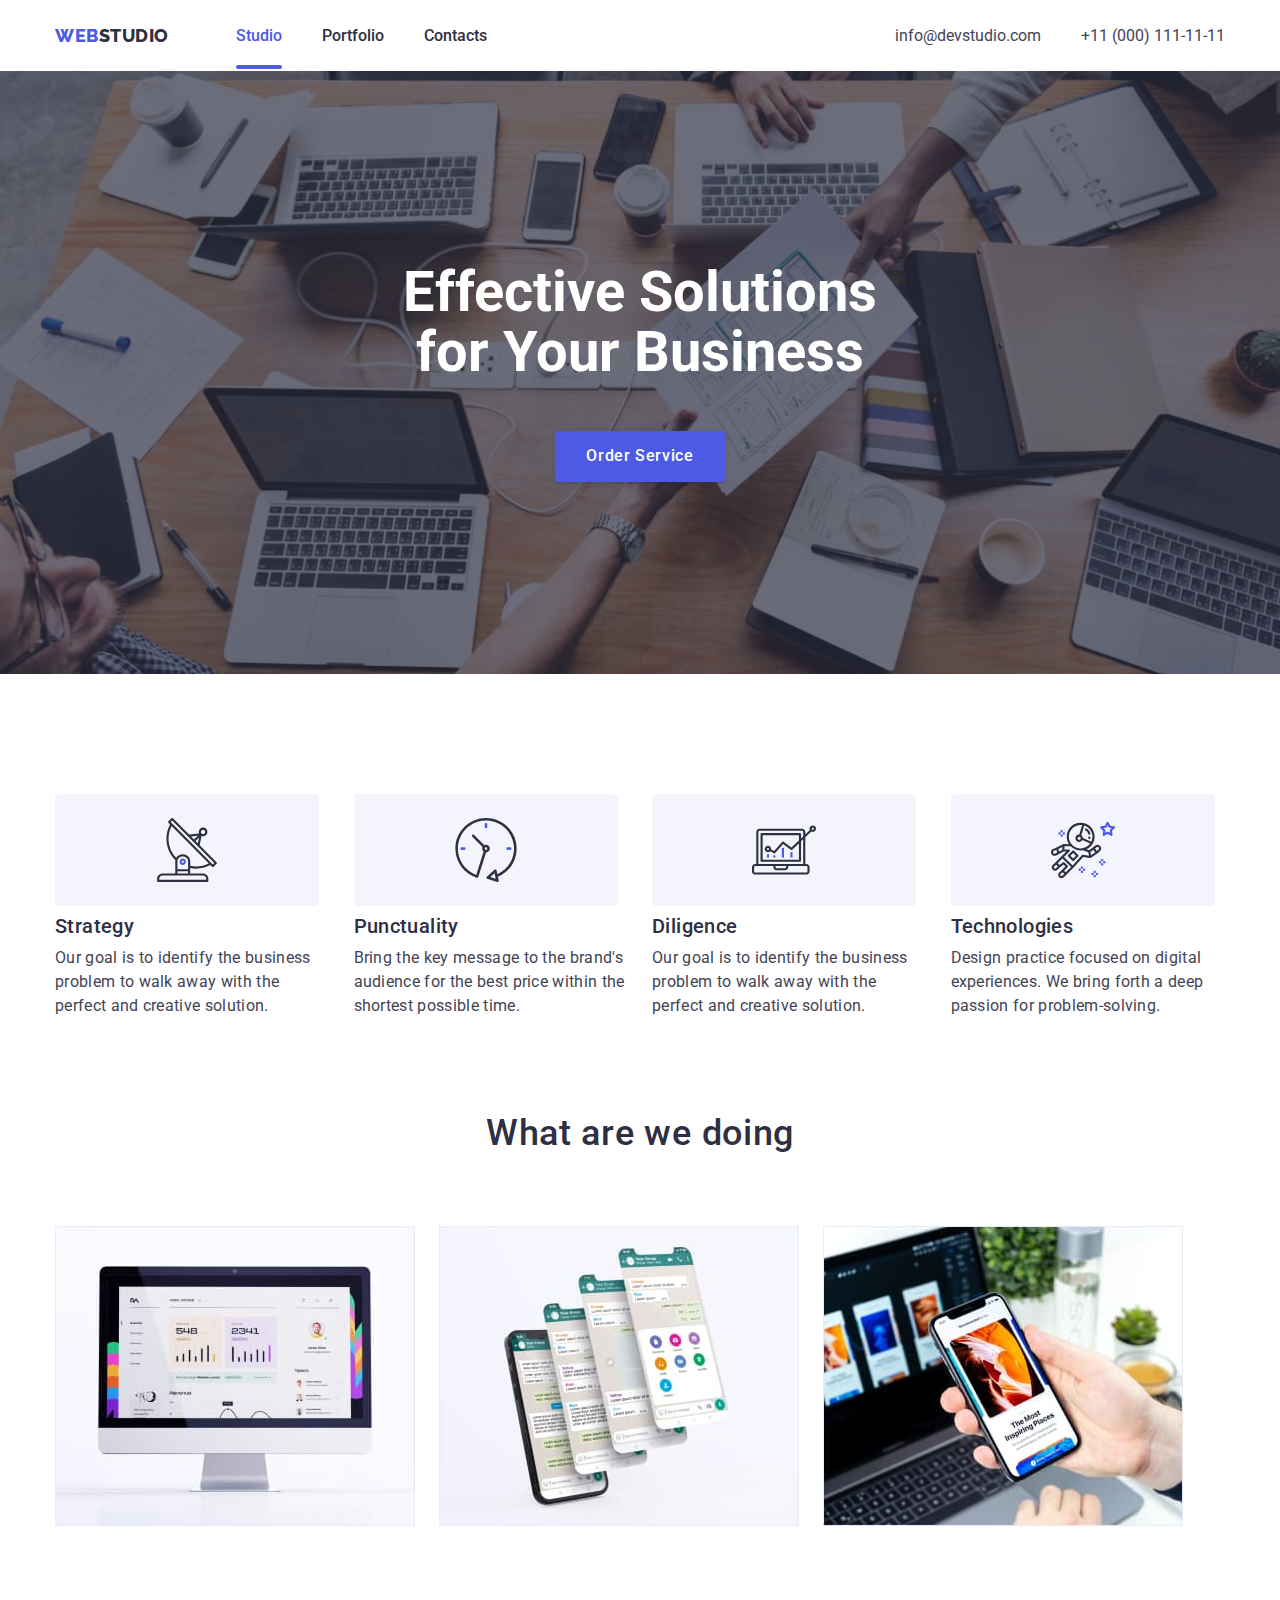
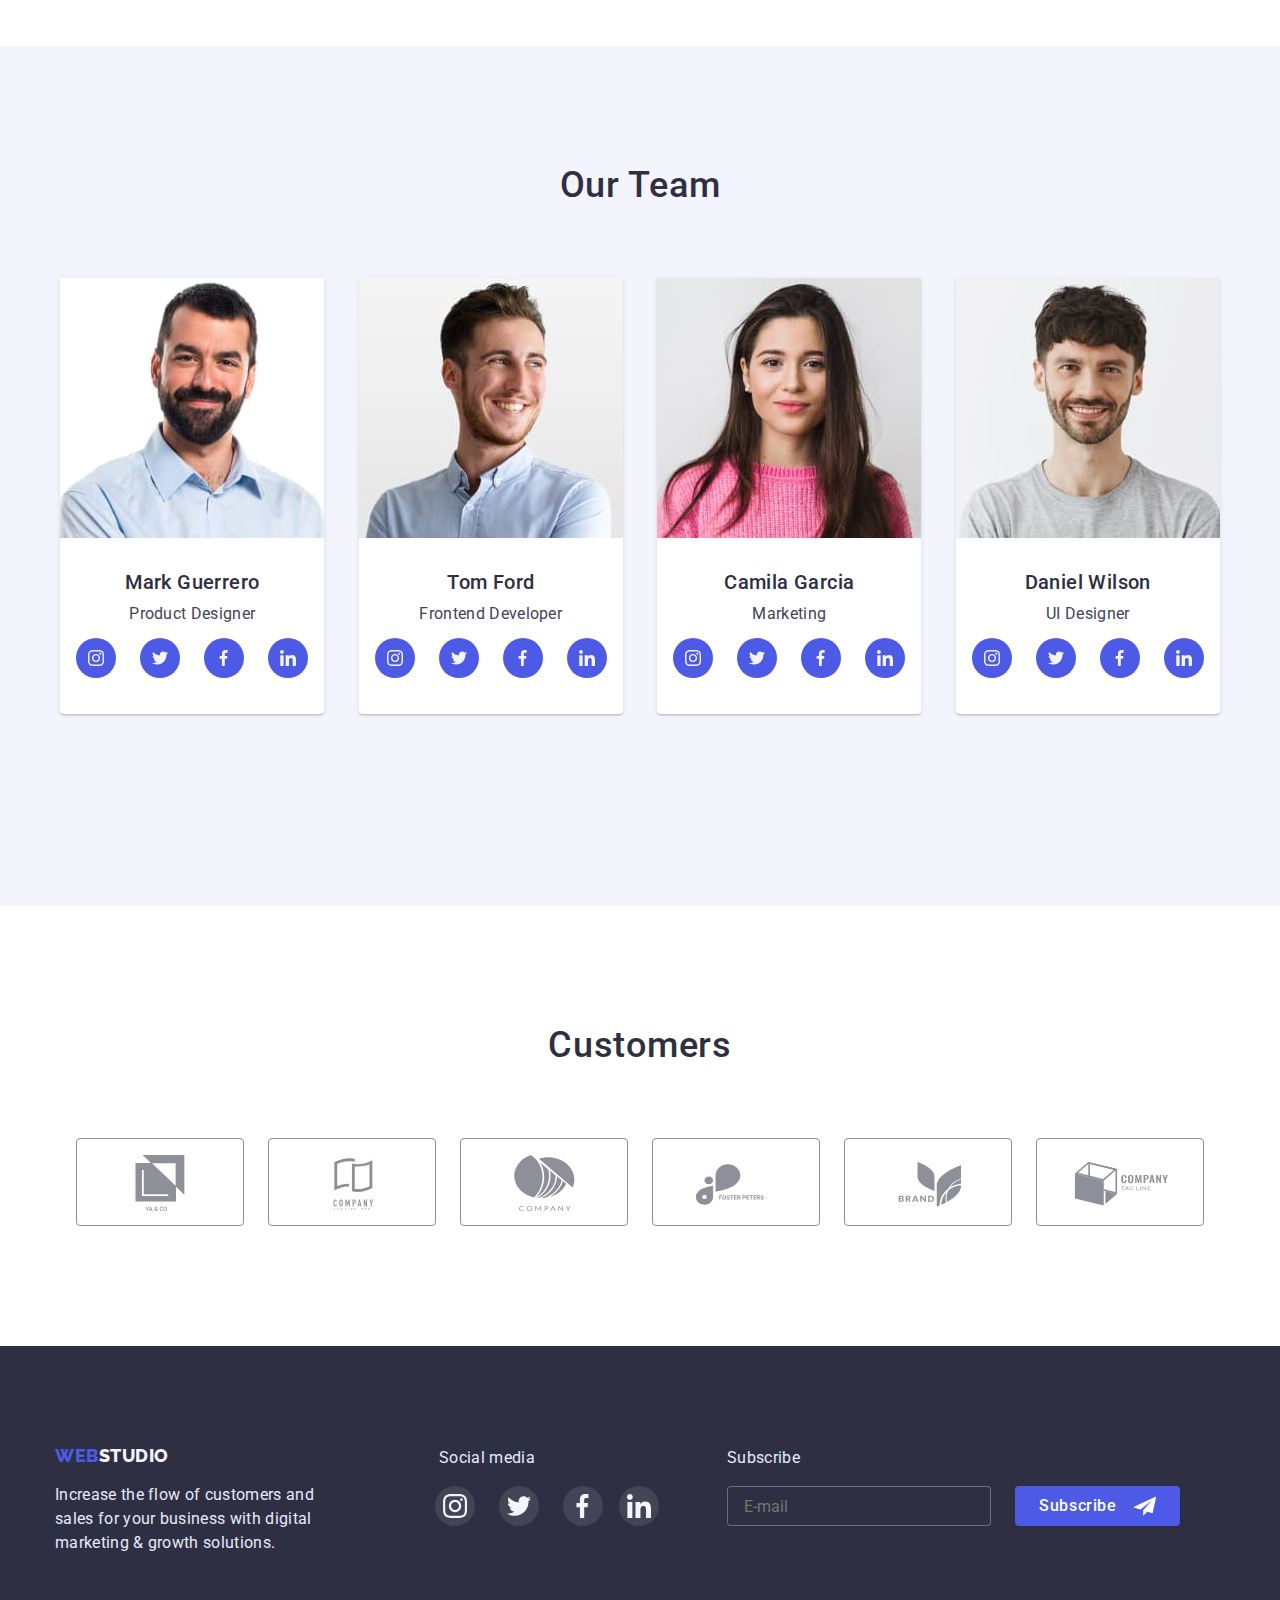
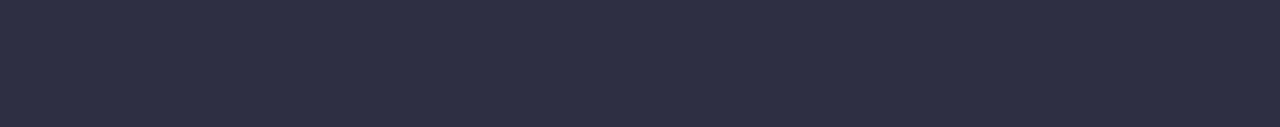
==== commit 3336ef5f: "corrected mistakes" ====
--- a/index.html
+++ b/index.html
@@ -81,9 +81,24 @@
     <section class="doing  section"><div class="container"> 
         <h2 class="tittle">What are we doing</h2>
         <ul class=" list">
-            <li class=" item"> <img src="./images/img.jpg" alt="computer"  width="360" height="300" > </li>
-            <li class="item"> <img src="./images/img1.jpg" alt="phone"    width="360" height="300" > </li>
-            <li class=" item"> <img src="./images/img2.jpg" alt="devices"  width="360" height="300" > </li>
+            <li class=" item"> 
+                <img 
+                srcset="./images/webstudio/03_desktop/what-are-we-doing/desktop-app.jpg 1x, ./images/webstudio/03_desktop/what-are-we-doing/desktop-app@2x.jpg 2x"
+                src="./images/webstudio/03_desktop/what-are-we-doing/desktop-app.jpg"
+                 alt="computer" 
+                  width="360" height="300" > </li>
+            <li class="item"> 
+                <img 
+                srcset="./images/webstudio/03_desktop/what-are-we-doing/mobile-app.jpg 1x, ./images/webstudio/03_desktop/what-are-we-doing/mobile-app@2x.jpg 2x"
+                src="./images/webstudio/03_desktop/what-are-we-doing/mobile-app.jpg"
+                 alt="phone" 
+                    width="360" height="300" > </li>
+            <li class=" item"> 
+                <img
+                srcset="./images/webstudio/03_desktop/what-are-we-doing/ux-ui-design.jpg 1x, ./images/webstudio/03_desktop/what-are-we-doing/ux-ui-design@2x.jpg 2x"
+                 src="./images/webstudio/03_desktop/what-are-we-doing/ux-ui-design.jpg" 
+                 alt="devices"
+                   width="360" height="300" > </li>
         </ul>
     </div></section>
     <section class="our-team section"> <div class="container ">
@@ -256,7 +271,7 @@
             <li class="mlink"> <a href="./portfolio.html" class="menu-navigation">Portfolio</a></li>
             <li class="mlink"><a href="" class="menu-navigation menucurrent">Contacts</a></li>
         </ul>
-        <ul class="menu-contacts">
+        <div class="second-menu"><ul class="menu-contacts">
        <li> <a href="tel:+11(000)111-11-11" class="menutel-link menucurrent">+11 (000) 111-11-11</a></li>
      <li> <a href="mailto:info@devstudio.com" class="menu-link">info@devstudio.com</a></li>
     </ul>
@@ -265,7 +280,7 @@
         <li class="icon-item"> <a href="" class="icon-team"><svg class="apps-item"><use href="./images/symbol-defs.svg#icon-twitter"></use></svg></a></li>
         <li class="icon-item"> <a href="" class="icon-team"><svg class="apps-item"><use href="./images/symbol-defs.svg#icon-Vector"></use></svg></a></li>
         <li class="icon-item"> <a href="" class="icon-team"><svg class="apps-item"><use href="./images/symbol-defs.svg#icon-facebook"></use></svg></a></li>
-        </ul>
+        </ul></div>
     </div> 
     <script src="./js/modal.js"></script>
     <script src="./js/mobile-menu.js"></script>
--- a/css/styles.css
+++ b/css/styles.css
@@ -247,14 +247,18 @@
 }
 .primary-tittle{
     margin: 0 auto;
-    width: 318px;
-    height: 80px;
     color: var(--background-color);
     font-weight: 700;
 font-size: 36px;
 line-height: 1.07;
 text-align: center;
 margin-bottom: 72px;
+}
+@media screen and (min-width:480px){
+    .primary-tittle{
+        width: 318px;
+        height: 80px;
+    }
 }
 @media screen and (min-width:768px){
     .primary-tittle{
@@ -392,6 +396,7 @@
 }
 .doing{
     text-align: center;
+    padding-top: 0;
  
 }
 @media screen and (max-width: 1199px) {
@@ -564,9 +569,9 @@
     .box1{
         margin-right: var(--main-margin);
     }
-    .end{
+    /* .end{
     padding-left: 108px;
-    }
+    } */
 }
 @media screen and (min-width:1200px) {
     .box1{
@@ -676,17 +681,11 @@
         display: flex;
     }
 }
-/* .subscribe-form{
-    margin-left: 80px;
-} */
 .form-footer{
-    /* display: flex; */
     align-items: center;
 }
 .form-email{
 display: block;
-/* phone */
-width: 396px;
 margin-bottom: 16px;
 height: 40px;
     border: 1px solid rgba(255, 255, 255, 0.3);
@@ -696,6 +695,11 @@
     padding-left: 16px;
     margin-right: auto;
     margin-left: auto;
+}
+@media screen and (min-width:480px) {
+    .form-email{
+        width: 396px;
+    }
 }
 @media screen and (min-width:768px) {
     .form-email{
@@ -868,6 +872,7 @@
 border-radius: 4px;
 padding: 24px;
 padding-top: 72px;
+overflow-y: scroll;
 }
 .modal-btn{
     position: absolute;
@@ -1064,12 +1069,18 @@
 }
 .menutel-link{
     font-weight: 700;
-font-size: 36px;
+    font-size: 20px;
 line-height: 1,1;
 margin-bottom: 40px;
 display: block;
 }
+@media screen and (min-width:480px) {
+    .menutel-link{
+    font-size: 36px;
+}
+}
 .menu-link{
+    display: block;
     font-style: 20px;
     line-height: 1,2;
     color: var(--primary-color);
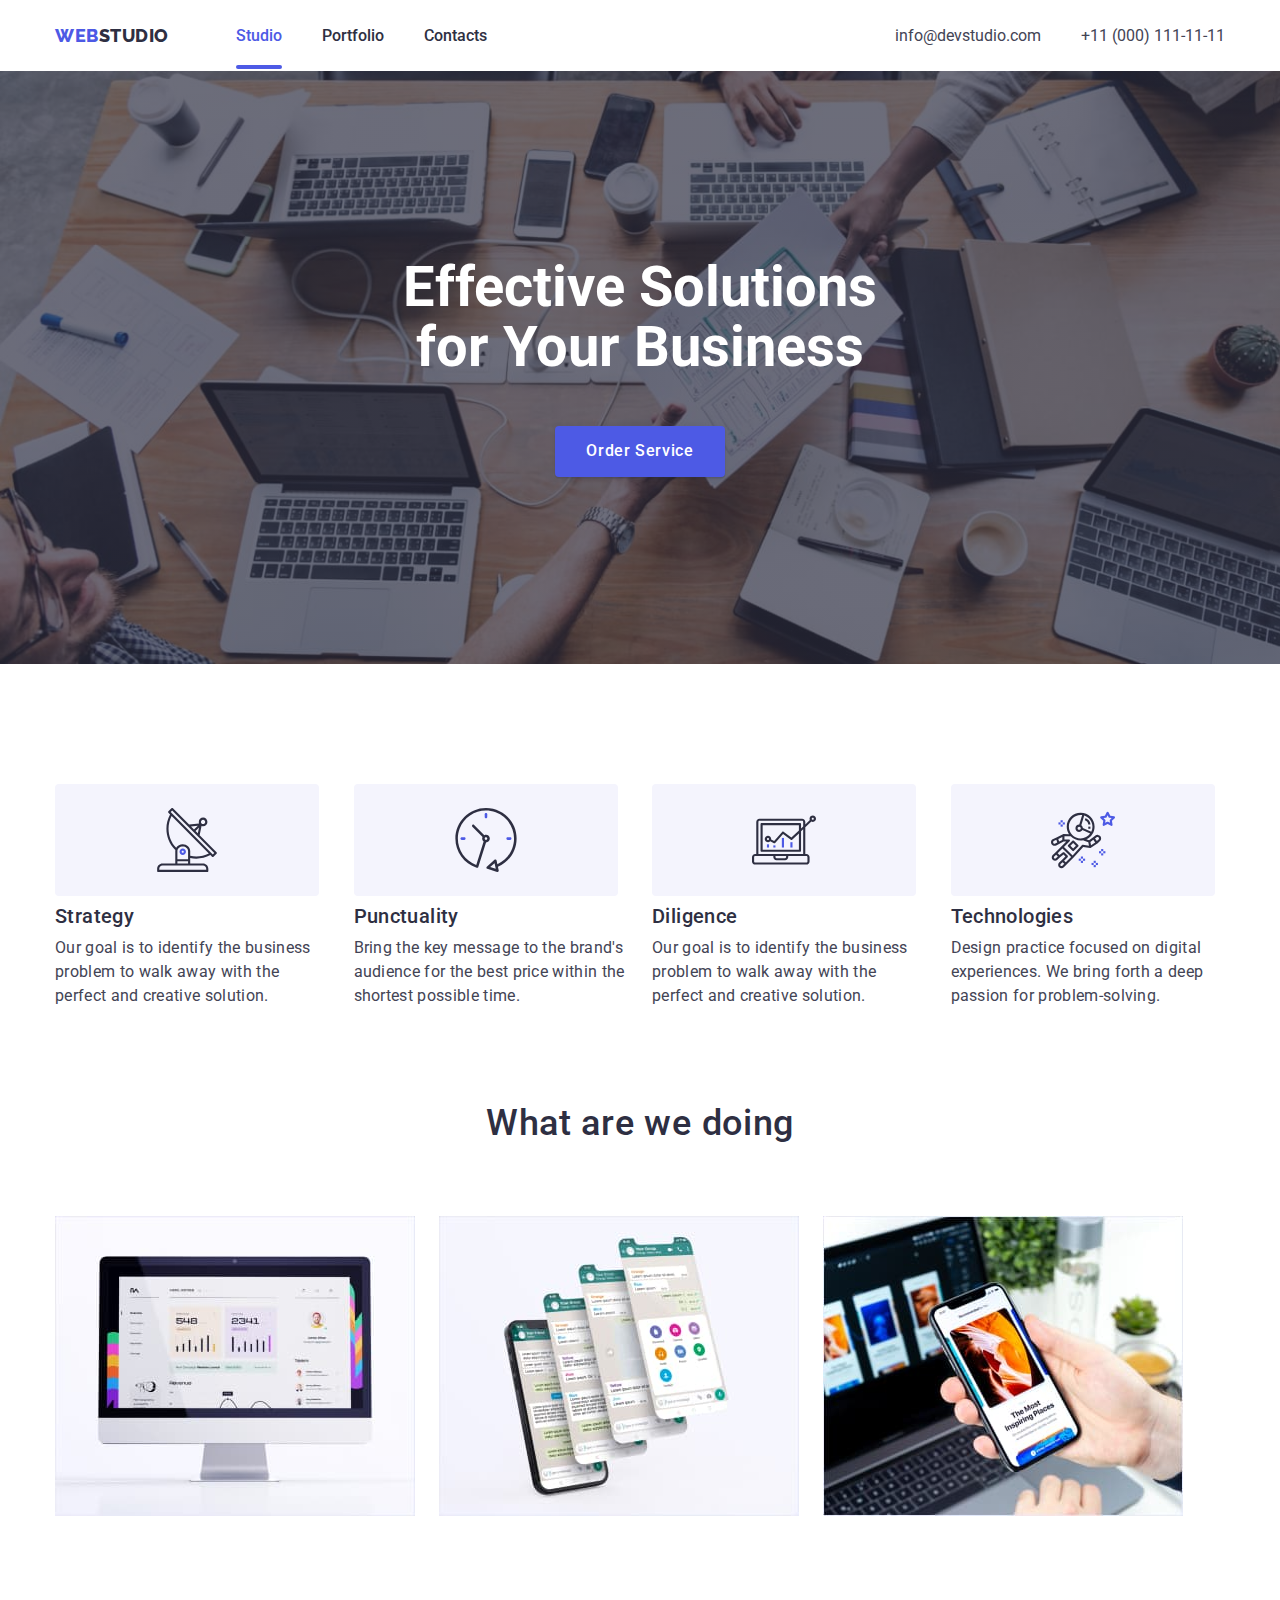
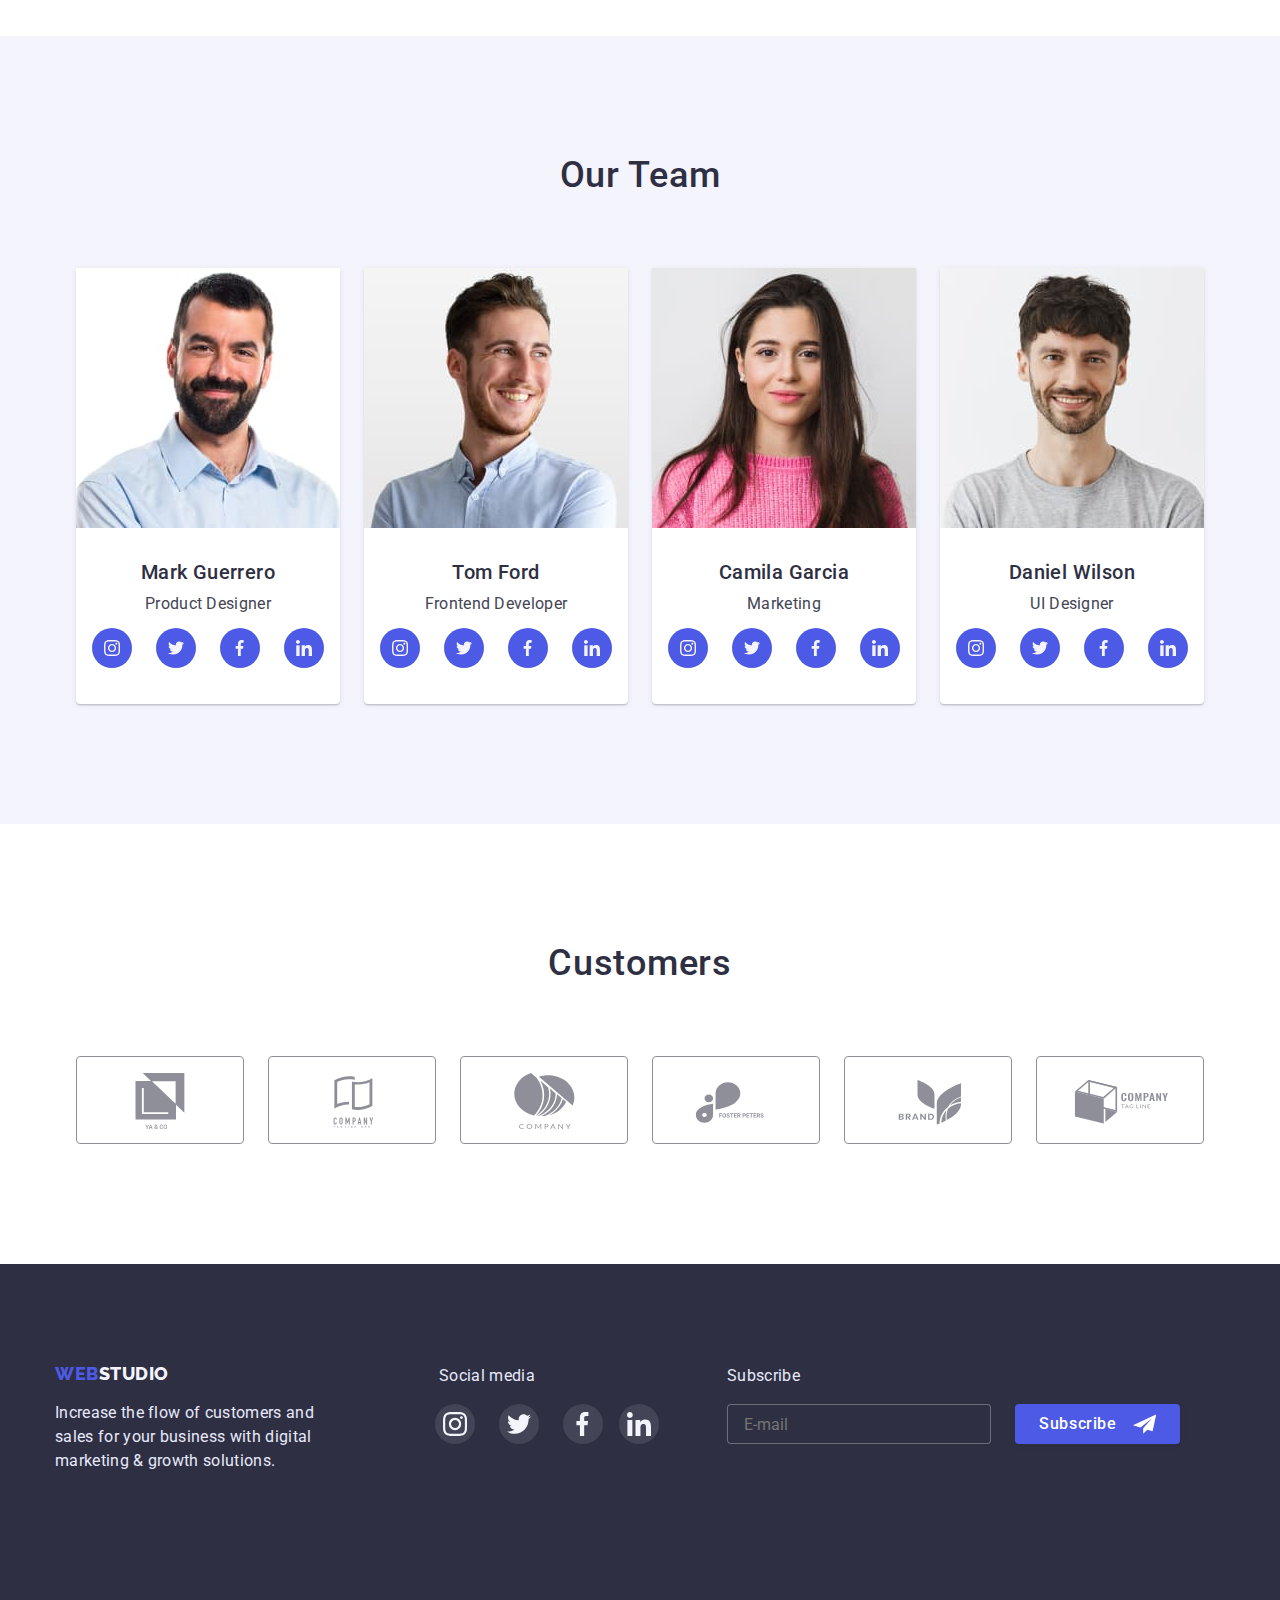
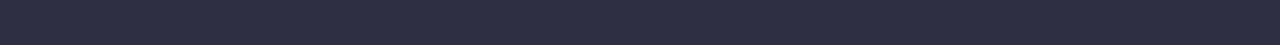
==== commit 547131dc: "fixed paddings" ====
--- a/index.html
+++ b/index.html
@@ -104,7 +104,7 @@
     <section class="our-team section"> <div class="container ">
         <h2 class="tittle">Our Team </h2>
       <ul class="container-team" >
-        <div class="team"><li >
+      <li class="team" >
             <img
              class="dispimg"
              srcset="./images/webstudio/team/mark-guerrero.jpg 1x, ./images/webstudio/team/mark-guerrero@2x.jpg 2x " 
@@ -120,8 +120,8 @@
             
             
             </ul></div> 
-            </li></div>
-            <div class="team"> <li>
+            </li>
+         <li class="team">
                 <img
                  class="dispimg"
                  srcset="./images/webstudio/team/tom-ford.jpg 1x, ./images/webstudio/team/tom-ford@2x.jpg 2x"
@@ -135,11 +135,9 @@
                     <li class="icon-item"> <a href="" class="icon-team"><svg class="apps-item"><use href="./images/symbol-defs.svg#icon-Vector"></use></svg></a></li>
                     <li class="icon-item"> <a href="" class="icon-team"><svg class="apps-item"><use href="./images/symbol-defs.svg#icon-facebook"></use></svg></a></li>
                 
-                
                 </ul></div>
-      
-            </li></div>
-            <div class="team"><li>
+            </li>
+         <li class="team">
                 <img 
                 class="dispimg"
                 srcset="./images/webstudio/team/camila-garcia.jpg 1x, ./images/webstudio/team/camila-garcia@2x.jpg 2x"
@@ -155,8 +153,8 @@
                 
                 
                 </ul></div> 
-                </li></div>
-           <div class="team"> <li>
+                </li>
+        <li class="team">
             <img 
             class="dispimg"
             srcset="./images/webstudio/team/daniel-wilson.jpg 1x, ./images/webstudio/team/daniel-wilson@2x.jpg 2x"
@@ -172,7 +170,7 @@
             
             
             </ul></div> 
-           </li></div>
+           </li>
         </ul>
     </div>  </section>
     <section class="section">
--- a/css/styles.css
+++ b/css/styles.css
@@ -198,11 +198,10 @@
 }
 /* main */
 .primary{
-    padding-top: 192px;
-    padding-bottom: 192px;
+    padding-top: 112px;
+    padding-bottom: 112px;
     margin: 0 auto;
     max-width: 1440px;
-    height: 603px;
     align-items: center;
     background-repeat: no-repeat;
     background-size: cover;
@@ -244,6 +243,17 @@
     background-image: linear-gradient(rgba(46, 47, 66, 0.7), rgba(46, 47, 66, 0.7)),
 url(../images/webstudio/03_desktop/hero-bg-desktop@2x.jpg);
 }
+}
+@media screen and (min-width: 768px) {
+    .primary{
+        padding-bottom: 108px;
+    }
+}
+@media screen and (min-width: 1200px) {
+    .primary{
+        padding-top: 187px;
+        padding-bottom: 187px;
+    }
 }
 .primary-tittle{
     margin: 0 auto;
@@ -452,8 +462,16 @@
 box-shadow: 0px 1px 6px rgba(46, 47, 66, 0.08), 0px 1px 1px rgba(46, 47, 66, 0.16), 0px 2px 1px rgba(46, 47, 66, 0.08);
 border-radius: 0px 0px 4px 4px;
 overflow: hidden;
-margin-right: auto;
-    margin-left: auto;
+}
+@media screen and (max-width:767px) {
+    .team:not(:last-child){
+        margin-bottom: 72px;
+       
+    }
+    .team{
+        margin-left: auto;
+        margin-right: auto;
+    }    
 }
 .text-set{
 padding-top: 32px;
@@ -486,13 +504,8 @@
    width: 16px;
    height: 16px;
 }
-/* .team:not(:last-child){
-    margin-right: var(--main-margin);
-} */
-.team:not(:last-child){
-    margin-bottom: 72px;
-   
-}
+
+
 @media screen and (min-width: 768px){
     .container-team{
         flex-basis: calc((100% - 24px)/2);
@@ -687,6 +700,7 @@
 .form-email{
 display: block;
 margin-bottom: 16px;
+width: 225px;
 height: 40px;
     border: 1px solid rgba(255, 255, 255, 0.3);
     border-radius: 4px;
@@ -854,6 +868,7 @@
     height: 100%;
     background: rgba(46, 47, 66, 0.4);
     transition: visibility 250ms var(--animation-cubic), opacity 250ms var(--animation-cubic);
+    overflow-y: scroll;
 }
 .backdrop.is-hidden{
     visibility: hidden;
@@ -865,14 +880,20 @@
     top: 50%;
     left: 50%;
     transform: translate(-50%, -50%);
-    width: 408px;
-    min-height: 576px;
+    width: 100vw;
+   height: 100vh;
     background: #FCFCFC;
 box-shadow: 0px 1px 1px rgba(0, 0, 0, 0.14), 0px 1px 3px rgba(0, 0, 0, 0.12), 0px 2px 1px rgba(0, 0, 0, 0.2);
 border-radius: 4px;
 padding: 24px;
 padding-top: 72px;
-overflow-y: scroll;
+
+}
+@media screen and (min-width:480px) {
+    .modal{
+        width: 408px;
+        min-height: 576px;
+    }
 }
 .modal-btn{
     position: absolute;
@@ -936,7 +957,7 @@
     fill: var(--brand-color);
 }
 .form-text{
-    width: 360px;
+    width: 100%;
     height: 120px;
     outline: 1px solid rgba(33, 33, 33, 0.2);
      border: none; 
@@ -945,6 +966,12 @@
 padding-left: 16px;
 padding-top: 8px;
 margin-bottom: 16px;
+}
+@media screen and (min-width:480px) {
+    .form-text{
+        width: 360px;
+        height: 120px;
+    }
 }
 .form-text::placeholder{
    font-size: 12px;
